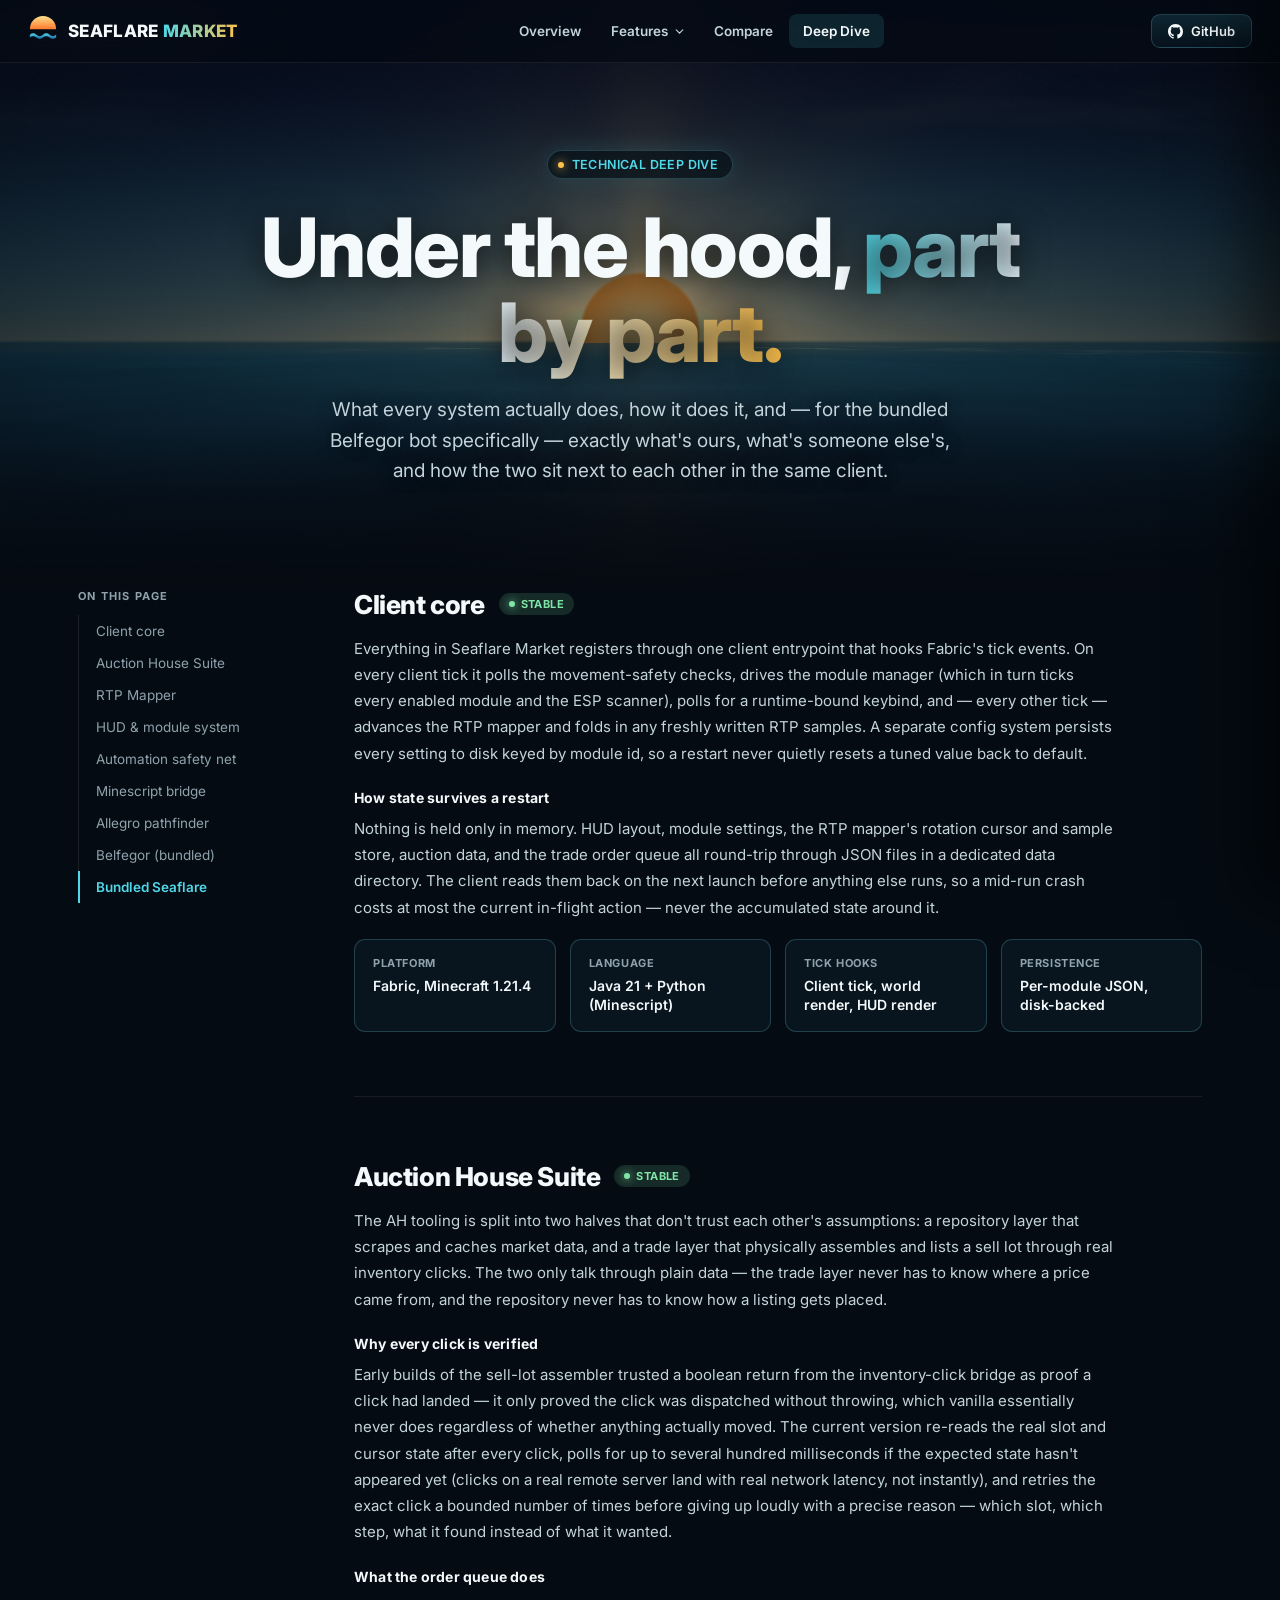
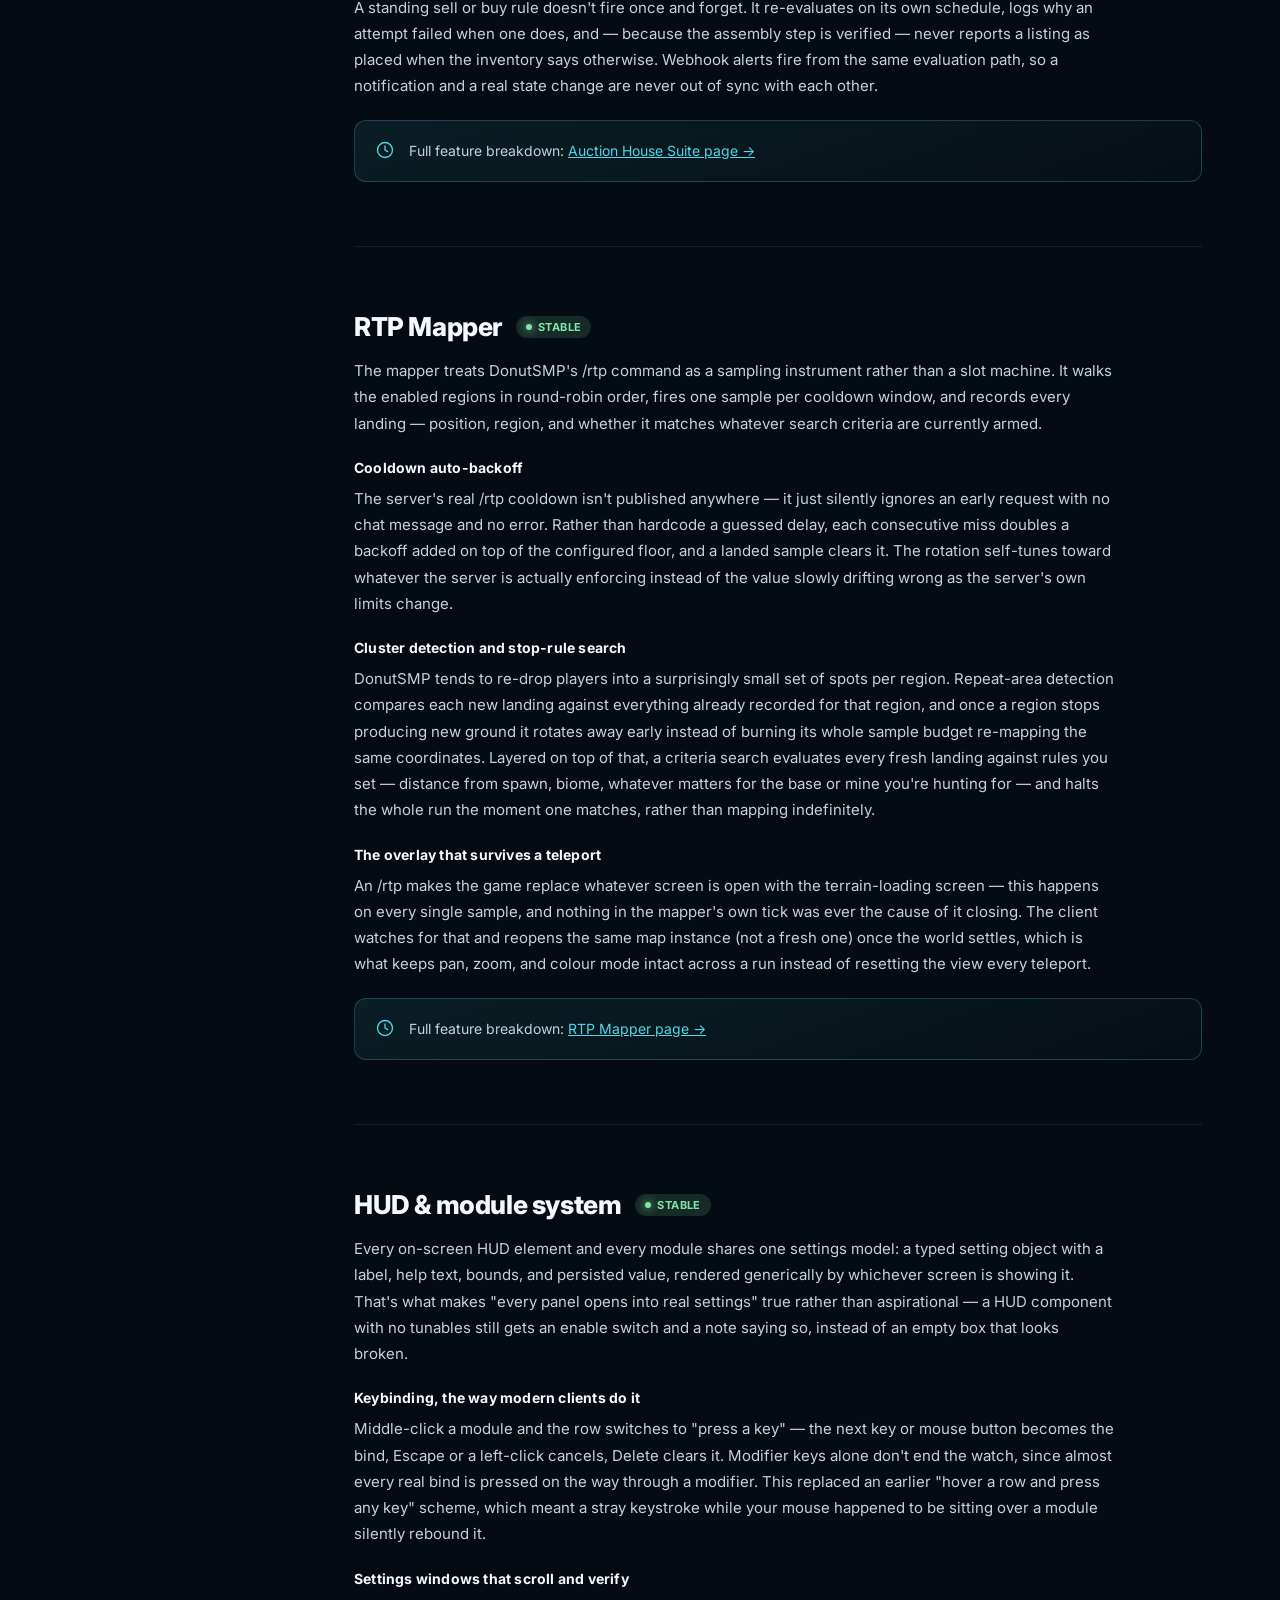
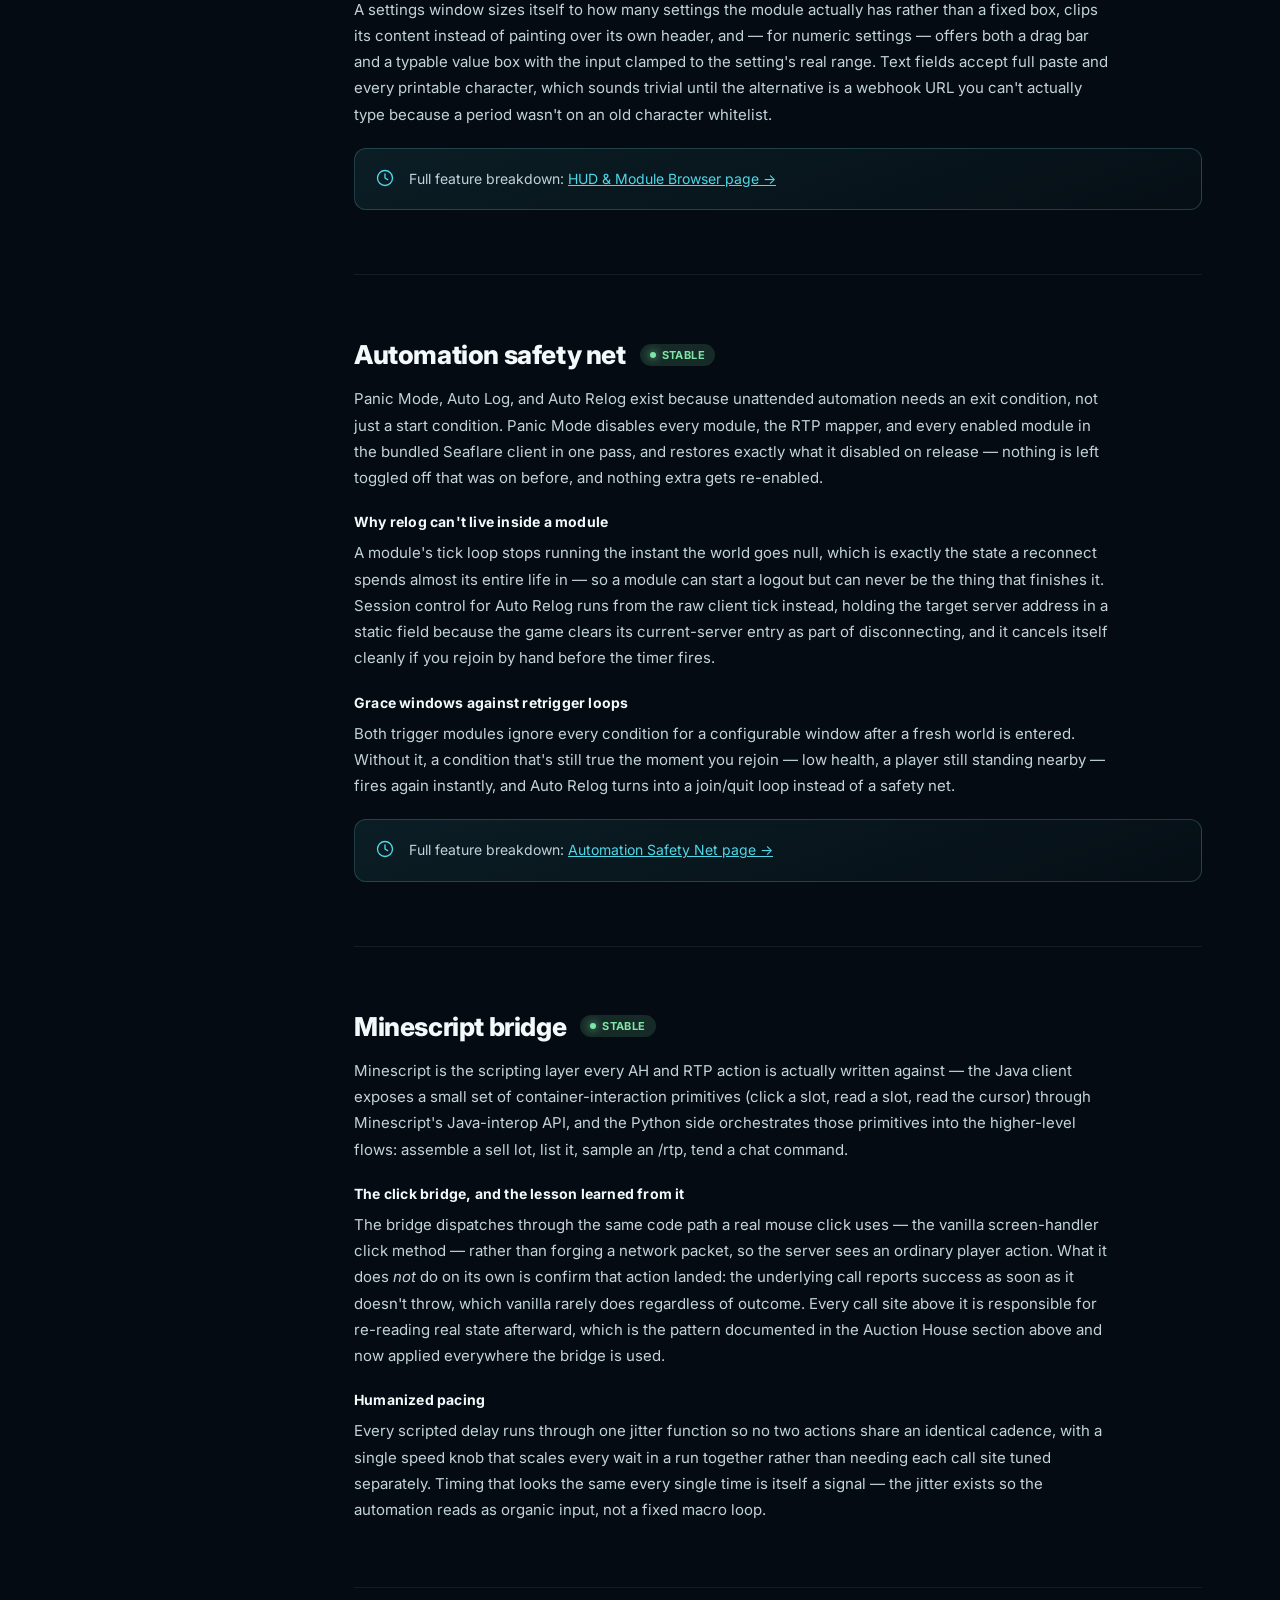
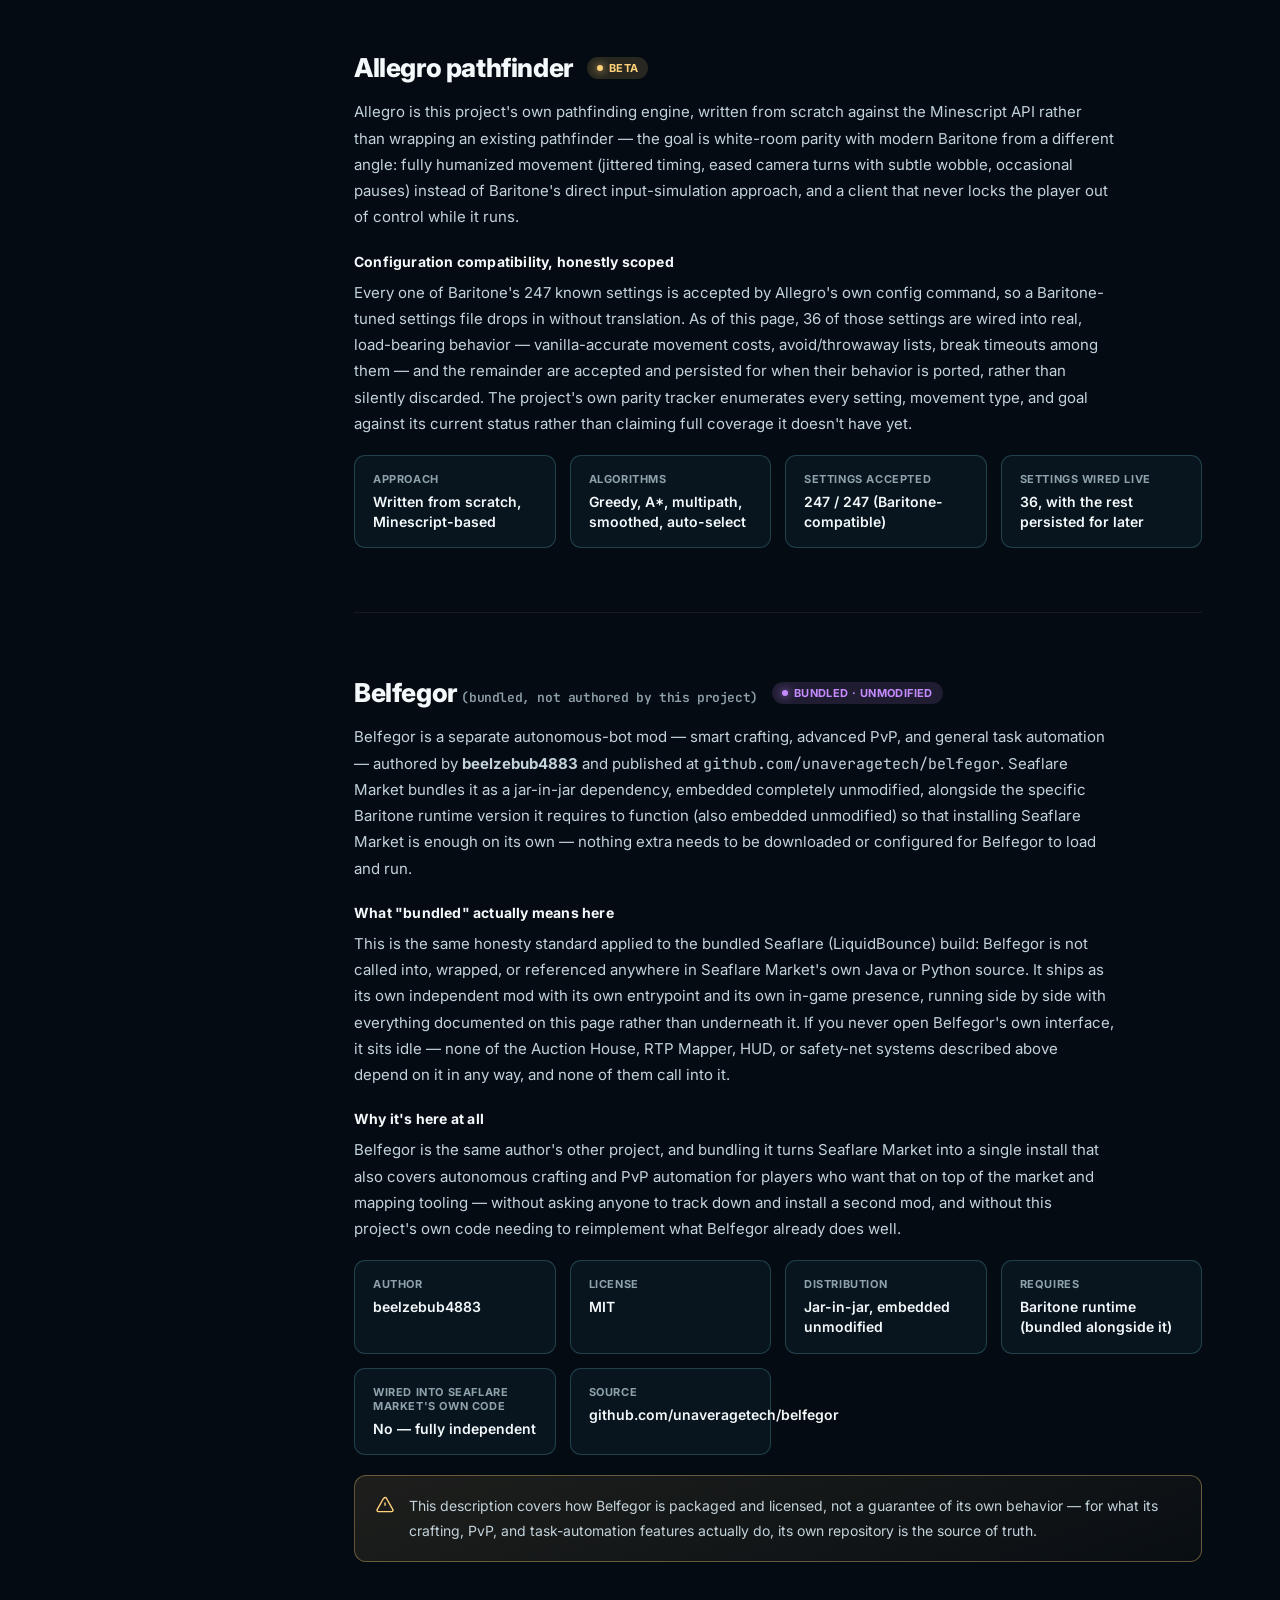
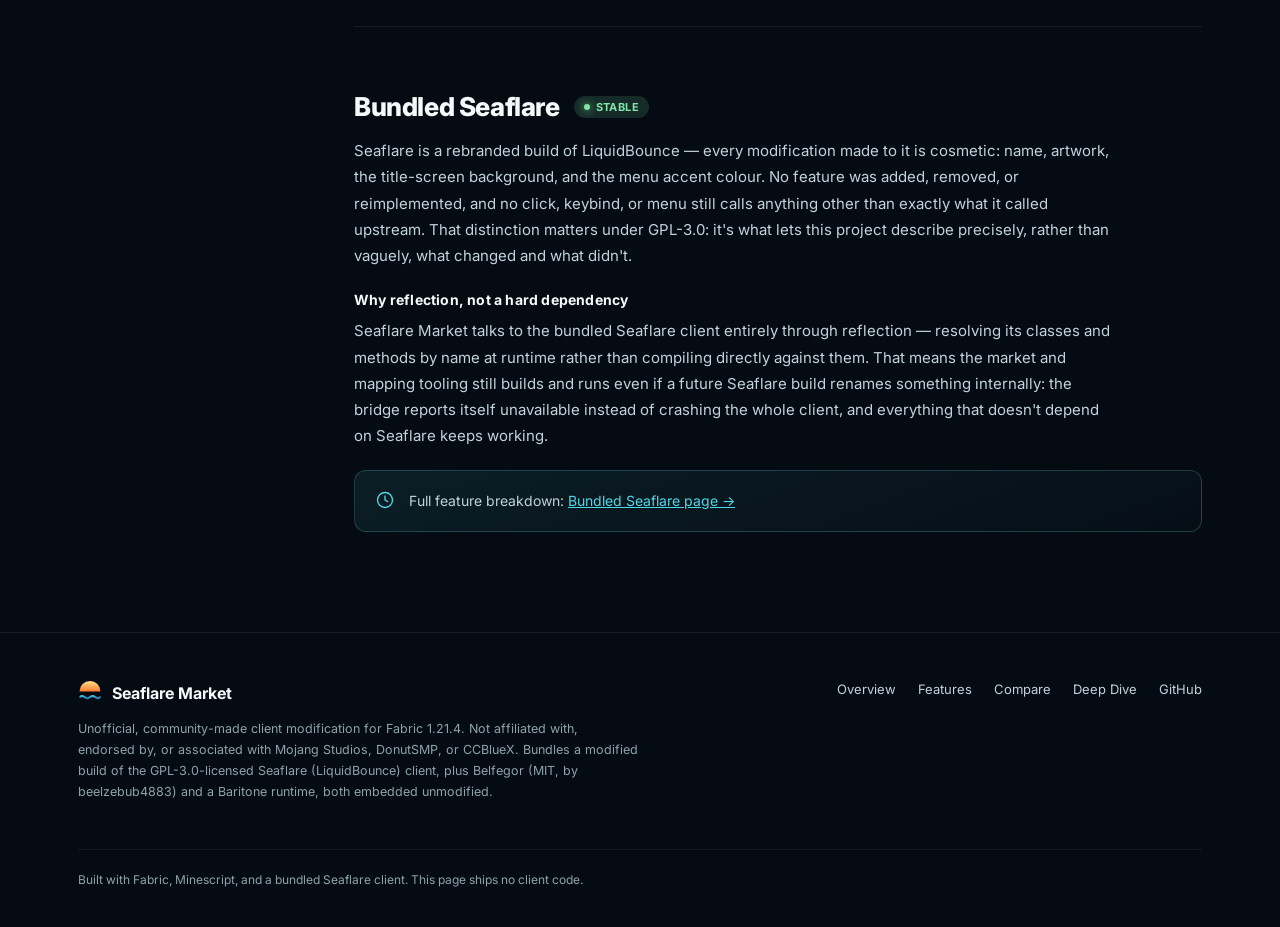
==== beta.html @ 6603083c "Add Seaflare Market marketing site Multi-page site covering the client's feature set: home, a compar" ====
<!doctype html>
<html lang="en">
<head>
<meta charset="utf-8">
<meta name="viewport" content="width=device-width, initial-scale=1">
<title>Deep Dive — Seaflare Market</title>
<meta name="description" content="A technical deep dive into every part of Seaflare Market: the client core, auction house automation, RTP mapper, HUD/module system, safety net, the Minescript bridge, the Allegro pathfinder, bundled Seaflare, and the bundled Belfegor bot.">
<link rel="icon" href="data:image/svg+xml,%3Csvg xmlns='http://www.w3.org/2000/svg' viewBox='0 0 64 64'%3E%3Cdefs%3E%3ClinearGradient id='f' x1='0' y1='0' x2='0' y2='1'%3E%3Cstop offset='0' stop-color='%23FFE08A'/%3E%3Cstop offset='1' stop-color='%23FF7A2F'/%3E%3C/linearGradient%3E%3ClinearGradient id='s' x1='0' y1='0' x2='0' y2='1'%3E%3Cstop offset='0' stop-color='%234FD8E8'/%3E%3Cstop offset='1' stop-color='%231B62A6'/%3E%3C/linearGradient%3E%3C/defs%3E%3Cpath d='M14 8 L23 25 L5 25 Z' fill='url(%23f)'/%3E%3Cpath d='M32 2 L38 22 L26 22 Z' fill='url(%23f)'/%3E%3Cpath d='M50 8 L59 25 L41 25 Z' fill='url(%23f)'/%3E%3Cpath d='M4 28 A28 28 0 0 1 60 28 Z' fill='url(%23f)'/%3E%3Cpath d='M4 40 q7 -6 14 0 q7 6 14 0 q7 -6 14 0 q7 6 14 0 v6 q-7 6 -14 0 q-7 -6 -14 0 q-7 6 -14 0 q-7 -6 -14 0 Z' fill='url(%23s)'/%3E%3C/svg%3E">
<link rel="preconnect" href="https://fonts.googleapis.com">
<link rel="preconnect" href="https://fonts.gstatic.com" crossorigin>
<link href="https://fonts.googleapis.com/css2?family=Inter:wght@400;500;600;700;800&family=JetBrains+Mono:wght@500&display=swap" rel="stylesheet">
<link rel="stylesheet" href="assets/site.css">
</head>
<body>

<canvas id="shader-bg"></canvas>

<header class="nav">
  <a class="brand" href="index.html">
    <svg viewBox="0 0 64 64" xmlns="http://www.w3.org/2000/svg" aria-hidden="true">
      <defs>
        <linearGradient id="nf" x1="0" y1="0" x2="0" y2="1"><stop offset="0" stop-color="#FFE08A"/><stop offset="1" stop-color="#FF7A2F"/></linearGradient>
        <linearGradient id="ns" x1="0" y1="0" x2="0" y2="1"><stop offset="0" stop-color="#4FD8E8"/><stop offset="1" stop-color="#1B62A6"/></linearGradient>
      </defs>
      <path d="M14 8 L23 25 L5 25 Z" fill="url(#nf)"/><path d="M32 2 L38 22 L26 22 Z" fill="url(#nf)"/><path d="M50 8 L59 25 L41 25 Z" fill="url(#nf)"/>
      <path d="M4 28 A28 28 0 0 1 60 28 Z" fill="url(#nf)"/>
      <path d="M4 40 q7 -6 14 0 q7 6 14 0 q7 -6 14 0 q7 6 14 0 v6 q-7 6 -14 0 q-7 -6 -14 0 q-7 6 -14 0 q-7 -6 -14 0 Z" fill="url(#ns)"/>
    </svg>
    <span>SEAFLARE <span class="accent">MARKET</span></span>
  </a>
  <nav class="links">
    <a href="index.html#overview">Overview</a>
    <div class="nav-drop">
      <button type="button">Features <svg viewBox="0 0 24 24" fill="none"><path d="M6 9l6 6 6-6" stroke="currentColor" stroke-width="2" stroke-linecap="round"/></svg></button>
      <div class="nav-drop-panel">
        <a href="feature-auction-house.html"><b>Auction House Suite</b><span>Verified sell automation &amp; arbitrage</span></a>
        <a href="feature-rtp-mapper.html"><b>RTP Mapper</b><span>Region sampling &amp; criteria search</span></a>
        <a href="feature-hud-modules.html"><b>HUD &amp; Module Browser</b><span>Every element, fully configurable</span></a>
        <a href="feature-automation-safety.html"><b>Automation Safety Net</b><span>Panic Mode, Auto Log, Auto Relog</span></a>
        <a href="feature-seaflare.html"><b>Bundled Seaflare</b><span>Combat modules, one ClickGUI</span></a>
      </div>
    </div>
    <a href="compare.html">Compare</a>
    <a href="beta.html" class="active">Deep Dive</a>
  </nav>
  <button class="nav-toggle" aria-label="Open menu">
    <svg viewBox="0 0 24 24" fill="none"><path d="M4 6h16M4 12h16M4 18h16" stroke="currentColor" stroke-width="2" stroke-linecap="round"/></svg>
  </button>
  <a class="gh-btn" href="https://github.com/unaveragetech/Seaflare-client-" target="_blank" rel="noopener">
    <svg viewBox="0 0 16 16" fill="currentColor" aria-hidden="true"><path d="M8 0C3.58 0 0 3.58 0 8c0 3.54 2.29 6.53 5.47 7.59.4.07.55-.17.55-.38 0-.19-.01-.82-.01-1.49-2.01.37-2.53-.49-2.69-.94-.09-.23-.48-.94-.82-1.13-.28-.15-.68-.52-.01-.53.63-.01 1.08.58 1.23.82.72 1.21 1.87.87 2.33.66.07-.52.28-.87.51-1.07-1.78-.2-3.64-.89-3.64-3.95 0-.87.31-1.59.82-2.15-.08-.2-.36-1.02.08-2.12 0 0 .67-.21 2.2.82.64-.18 1.32-.27 2-.27s1.36.09 2 .27c1.53-1.04 2.2-.82 2.2-.82.44 1.1.16 1.92.08 2.12.51.56.82 1.27.82 2.15 0 3.07-1.87 3.75-3.65 3.95.29.25.54.73.54 1.48 0 1.07-.01 1.93-.01 2.2 0 .21.15.46.55.38A8.01 8.01 0 0 0 16 8c0-4.42-3.58-8-8-8Z"/></svg>
    GitHub
  </a>
</header>

<div class="nav-scrim"></div>
<nav class="mobile-nav">
  <a href="index.html">Home</a>
  <div class="m-label">Features</div>
  <a href="feature-auction-house.html">Auction House Suite</a>
  <a href="feature-rtp-mapper.html">RTP Mapper</a>
  <a href="feature-hud-modules.html">HUD &amp; Module Browser</a>
  <a href="feature-automation-safety.html">Automation Safety Net</a>
  <a href="feature-seaflare.html">Bundled Seaflare</a>
  <div class="m-label">More</div>
  <a href="compare.html">Compare</a>
  <a href="beta.html" class="active">Deep Dive / Beta</a>
  <a href="https://github.com/unaveragetech/Seaflare-client-" target="_blank" rel="noopener">GitHub</a>
</nav>

<main>
  <section class="hero page">
    <div class="hero-inner">
      <div class="kicker"><span class="dot"></span> Technical deep dive</div>
      <h1 class="title">Under the hood, <span class="g">part by part.</span></h1>
      <p class="subtitle">What every system actually does, how it does it, and — for the bundled
        Belfegor bot specifically — exactly what's ours, what's someone else's, and how the two
        sit next to each other in the same client.</p>
    </div>
  </section>

  <section style="padding-top:0">
    <div class="wrap">
      <div class="deep-layout">
        <aside class="toc reveal">
          <div class="toc-label">On this page</div>
          <ol>
            <li><a href="#client-core">Client core</a></li>
            <li><a href="#auction-house">Auction House Suite</a></li>
            <li><a href="#rtp-mapper">RTP Mapper</a></li>
            <li><a href="#hud-modules">HUD &amp; module system</a></li>
            <li><a href="#safety-net">Automation safety net</a></li>
            <li><a href="#minescript">Minescript bridge</a></li>
            <li><a href="#allegro">Allegro pathfinder</a></li>
            <li><a href="#belfegor">Belfegor (bundled)</a></li>
            <li><a href="#seaflare-bundle">Bundled Seaflare</a></li>
          </ol>
        </aside>

        <div>
          <!-- ================================================= CLIENT CORE -->
          <div class="deep-section" id="client-core">
            <div class="deep-head">
              <h2 class="h3" style="margin:0">Client core</h2>
              <span class="status status-stable">Stable</span>
            </div>
            <p>Everything in Seaflare Market registers through one client entrypoint that hooks Fabric's
              tick events. On every client tick it polls the movement-safety checks, drives the module
              manager (which in turn ticks every enabled module and the ESP scanner), polls for a
              runtime-bound keybind, and — every other tick — advances the RTP mapper and folds in any
              freshly written RTP samples. A separate config system persists every setting to disk keyed
              by module id, so a restart never quietly resets a tuned value back to default.</p>
            <h4>How state survives a restart</h4>
            <p>Nothing is held only in memory. HUD layout, module settings, the RTP mapper's rotation
              cursor and sample store, auction data, and the trade order queue all round-trip through
              JSON files in a dedicated data directory. The client reads them back on the next launch
              before anything else runs, so a mid-run crash costs at most the current in-flight action —
              never the accumulated state around it.</p>
            <div class="spec-grid">
              <div class="spec"><div class="k">Platform</div><div class="v">Fabric, Minecraft 1.21.4</div></div>
              <div class="spec"><div class="k">Language</div><div class="v">Java 21 + Python (Minescript)</div></div>
              <div class="spec"><div class="k">Tick hooks</div><div class="v">Client tick, world render, HUD render</div></div>
              <div class="spec"><div class="k">Persistence</div><div class="v">Per-module JSON, disk-backed</div></div>
            </div>
          </div>

          <!-- ============================================== AUCTION HOUSE -->
          <div class="deep-section" id="auction-house">
            <div class="deep-head">
              <h2 class="h3" style="margin:0">Auction House Suite</h2>
              <span class="status status-stable">Stable</span>
            </div>
            <p>The AH tooling is split into two halves that don't trust each other's assumptions: a
              repository layer that scrapes and caches market data, and a trade layer that physically
              assembles and lists a sell lot through real inventory clicks. The two only talk through
              plain data — the trade layer never has to know where a price came from, and the repository
              never has to know how a listing gets placed.</p>
            <h4>Why every click is verified</h4>
            <p>Early builds of the sell-lot assembler trusted a boolean return from the inventory-click
              bridge as proof a click had landed — it only proved the click was dispatched without
              throwing, which vanilla essentially never does regardless of whether anything actually
              moved. The current version re-reads the real slot and cursor state after every click, polls
              for up to several hundred milliseconds if the expected state hasn't appeared yet (clicks on
              a real remote server land with real network latency, not instantly), and retries the exact
              click a bounded number of times before giving up loudly with a precise reason — which slot,
              which step, what it found instead of what it wanted.</p>
            <h4>What the order queue does</h4>
            <p>A standing sell or buy rule doesn't fire once and forget. It re-evaluates on its own
              schedule, logs why an attempt failed when one does, and — because the assembly step is
              verified — never reports a listing as placed when the inventory says otherwise. Webhook
              alerts fire from the same evaluation path, so a notification and a real state change are
              never out of sync with each other.</p>
            <div class="callout-box">
              <svg viewBox="0 0 24 24" fill="none"><circle cx="12" cy="12" r="9" stroke="currentColor" stroke-width="1.6"/><path d="M12 7v5l3.2 2" stroke="currentColor" stroke-width="1.6" stroke-linecap="round"/></svg>
              <p>Full feature breakdown: <a href="feature-auction-house.html" style="color:var(--sea-light)">Auction House Suite page →</a></p>
            </div>
          </div>

          <!-- ================================================ RTP MAPPER -->
          <div class="deep-section" id="rtp-mapper">
            <div class="deep-head">
              <h2 class="h3" style="margin:0">RTP Mapper</h2>
              <span class="status status-stable">Stable</span>
            </div>
            <p>The mapper treats DonutSMP's /rtp command as a sampling instrument rather than a slot
              machine. It walks the enabled regions in round-robin order, fires one sample per cooldown
              window, and records every landing — position, region, and whether it matches whatever
              search criteria are currently armed.</p>
            <h4>Cooldown auto-backoff</h4>
            <p>The server's real /rtp cooldown isn't published anywhere — it just silently ignores an
              early request with no chat message and no error. Rather than hardcode a guessed delay, each
              consecutive miss doubles a backoff added on top of the configured floor, and a landed sample
              clears it. The rotation self-tunes toward whatever the server is actually enforcing instead
              of the value slowly drifting wrong as the server's own limits change.</p>
            <h4>Cluster detection and stop-rule search</h4>
            <p>DonutSMP tends to re-drop players into a surprisingly small set of spots per region.
              Repeat-area detection compares each new landing against everything already recorded for
              that region, and once a region stops producing new ground it rotates away early instead of
              burning its whole sample budget re-mapping the same coordinates. Layered on top of that,
              a criteria search evaluates every fresh landing against rules you set — distance from
              spawn, biome, whatever matters for the base or mine you're hunting for — and halts the
              whole run the moment one matches, rather than mapping indefinitely.</p>
            <h4>The overlay that survives a teleport</h4>
            <p>An /rtp makes the game replace whatever screen is open with the terrain-loading screen —
              this happens on every single sample, and nothing in the mapper's own tick was ever the
              cause of it closing. The client watches for that and reopens the same map instance
              (not a fresh one) once the world settles, which is what keeps pan, zoom, and colour mode
              intact across a run instead of resetting the view every teleport.</p>
            <div class="callout-box">
              <svg viewBox="0 0 24 24" fill="none"><circle cx="12" cy="12" r="9" stroke="currentColor" stroke-width="1.6"/><path d="M12 7v5l3.2 2" stroke="currentColor" stroke-width="1.6" stroke-linecap="round"/></svg>
              <p>Full feature breakdown: <a href="feature-rtp-mapper.html" style="color:var(--sea-light)">RTP Mapper page →</a></p>
            </div>
          </div>

          <!-- ============================================= HUD & MODULES -->
          <div class="deep-section" id="hud-modules">
            <div class="deep-head">
              <h2 class="h3" style="margin:0">HUD &amp; module system</h2>
              <span class="status status-stable">Stable</span>
            </div>
            <p>Every on-screen HUD element and every module shares one settings model: a typed setting
              object with a label, help text, bounds, and persisted value, rendered generically by
              whichever screen is showing it. That's what makes "every panel opens into real settings"
              true rather than aspirational — a HUD component with no tunables still gets an enable
              switch and a note saying so, instead of an empty box that looks broken.</p>
            <h4>Keybinding, the way modern clients do it</h4>
            <p>Middle-click a module and the row switches to "press a key" — the next key or mouse button
              becomes the bind, Escape or a left-click cancels, Delete clears it. Modifier keys alone
              don't end the watch, since almost every real bind is pressed on the way through a modifier.
              This replaced an earlier "hover a row and press any key" scheme, which meant a stray
              keystroke while your mouse happened to be sitting over a module silently rebound it.</p>
            <h4>Settings windows that scroll and verify</h4>
            <p>A settings window sizes itself to how many settings the module actually has rather than a
              fixed box, clips its content instead of painting over its own header, and — for numeric
              settings — offers both a drag bar and a typable value box with the input clamped to the
              setting's real range. Text fields accept full paste and every printable character, which
              sounds trivial until the alternative is a webhook URL you can't actually type because a
              period wasn't on an old character whitelist.</p>
            <div class="callout-box">
              <svg viewBox="0 0 24 24" fill="none"><circle cx="12" cy="12" r="9" stroke="currentColor" stroke-width="1.6"/><path d="M12 7v5l3.2 2" stroke="currentColor" stroke-width="1.6" stroke-linecap="round"/></svg>
              <p>Full feature breakdown: <a href="feature-hud-modules.html" style="color:var(--sea-light)">HUD &amp; Module Browser page →</a></p>
            </div>
          </div>

          <!-- ================================================ SAFETY NET -->
          <div class="deep-section" id="safety-net">
            <div class="deep-head">
              <h2 class="h3" style="margin:0">Automation safety net</h2>
              <span class="status status-stable">Stable</span>
            </div>
            <p>Panic Mode, Auto Log, and Auto Relog exist because unattended automation needs an exit
              condition, not just a start condition. Panic Mode disables every module, the RTP mapper,
              and every enabled module in the bundled Seaflare client in one pass, and restores exactly
              what it disabled on release — nothing is left toggled off that was on before, and nothing
              extra gets re-enabled.</p>
            <h4>Why relog can't live inside a module</h4>
            <p>A module's tick loop stops running the instant the world goes null, which is exactly the
              state a reconnect spends almost its entire life in — so a module can start a logout but can
              never be the thing that finishes it. Session control for Auto Relog runs from the raw
              client tick instead, holding the target server address in a static field because the game
              clears its current-server entry as part of disconnecting, and it cancels itself cleanly if
              you rejoin by hand before the timer fires.</p>
            <h4>Grace windows against retrigger loops</h4>
            <p>Both trigger modules ignore every condition for a configurable window after a fresh world
              is entered. Without it, a condition that's still true the moment you rejoin — low health,
              a player still standing nearby — fires again instantly, and Auto Relog turns into a
              join/quit loop instead of a safety net.</p>
            <div class="callout-box">
              <svg viewBox="0 0 24 24" fill="none"><circle cx="12" cy="12" r="9" stroke="currentColor" stroke-width="1.6"/><path d="M12 7v5l3.2 2" stroke="currentColor" stroke-width="1.6" stroke-linecap="round"/></svg>
              <p>Full feature breakdown: <a href="feature-automation-safety.html" style="color:var(--sea-light)">Automation Safety Net page →</a></p>
            </div>
          </div>

          <!-- ================================================ MINESCRIPT -->
          <div class="deep-section" id="minescript">
            <div class="deep-head">
              <h2 class="h3" style="margin:0">Minescript bridge</h2>
              <span class="status status-stable">Stable</span>
            </div>
            <p>Minescript is the scripting layer every AH and RTP action is actually written against —
              the Java client exposes a small set of container-interaction primitives (click a slot,
              read a slot, read the cursor) through Minescript's Java-interop API, and the Python side
              orchestrates those primitives into the higher-level flows: assemble a sell lot, list it,
              sample an /rtp, tend a chat command.</p>
            <h4>The click bridge, and the lesson learned from it</h4>
            <p>The bridge dispatches through the same code path a real mouse click uses — the vanilla
              screen-handler click method — rather than forging a network packet, so the server sees an
              ordinary player action. What it does <em>not</em> do on its own is confirm that action
              landed: the underlying call reports success as soon as it doesn't throw, which vanilla
              rarely does regardless of outcome. Every call site above it is responsible for re-reading
              real state afterward, which is the pattern documented in the Auction House section above
              and now applied everywhere the bridge is used.</p>
            <h4>Humanized pacing</h4>
            <p>Every scripted delay runs through one jitter function so no two actions share an identical
              cadence, with a single speed knob that scales every wait in a run together rather than
              needing each call site tuned separately. Timing that looks the same every single time is
              itself a signal — the jitter exists so the automation reads as organic input, not a fixed
              macro loop.</p>
          </div>

          <!-- ================================================== ALLEGRO -->
          <div class="deep-section" id="allegro">
            <div class="deep-head">
              <h2 class="h3" style="margin:0">Allegro pathfinder</h2>
              <span class="status status-beta">Beta</span>
            </div>
            <p>Allegro is this project's own pathfinding engine, written from scratch against the
              Minescript API rather than wrapping an existing pathfinder — the goal is white-room parity
              with modern Baritone from a different angle: fully humanized movement (jittered timing,
              eased camera turns with subtle wobble, occasional pauses) instead of Baritone's direct
              input-simulation approach, and a client that never locks the player out of control while
              it runs.</p>
            <h4>Configuration compatibility, honestly scoped</h4>
            <p>Every one of Baritone's 247 known settings is accepted by Allegro's own config command,
              so a Baritone-tuned settings file drops in without translation. As of this page, 36 of
              those settings are wired into real, load-bearing behavior — vanilla-accurate movement
              costs, avoid/throwaway lists, break timeouts among them — and the remainder are accepted
              and persisted for when their behavior is ported, rather than silently discarded. The
              project's own parity tracker enumerates every setting, movement type, and goal against its
              current status rather than claiming full coverage it doesn't have yet.</p>
            <div class="spec-grid">
              <div class="spec"><div class="k">Approach</div><div class="v">Written from scratch, Minescript-based</div></div>
              <div class="spec"><div class="k">Algorithms</div><div class="v">Greedy, A*, multipath, smoothed, auto-select</div></div>
              <div class="spec"><div class="k">Settings accepted</div><div class="v">247 / 247 (Baritone-compatible)</div></div>
              <div class="spec"><div class="k">Settings wired live</div><div class="v">36, with the rest persisted for later</div></div>
            </div>
          </div>

          <!-- ================================================== BELFEGOR -->
          <div class="deep-section" id="belfegor">
            <div class="deep-head">
              <h2 class="h3" style="margin:0">Belfegor <span class="mono" style="font-size:13px;color:var(--text-mid);font-weight:600">(bundled, not authored by this project)</span></h2>
              <span class="status status-bundled">Bundled · Unmodified</span>
            </div>
            <p>Belfegor is a separate autonomous-bot mod — smart crafting, advanced PvP, and general task
              automation — authored by <b>beelzebub4883</b> and published at
              <span class="mono">github.com/unaveragetech/belfegor</span>. Seaflare Market bundles it
              as a jar-in-jar dependency, embedded completely unmodified, alongside the specific Baritone
              runtime version it requires to function (also embedded unmodified) so that installing
              Seaflare Market is enough on its own — nothing extra needs to be downloaded or configured
              for Belfegor to load and run.</p>
            <h4>What "bundled" actually means here</h4>
            <p>This is the same honesty standard applied to the bundled Seaflare (LiquidBounce) build:
              Belfegor is not called into, wrapped, or referenced anywhere in Seaflare Market's own Java
              or Python source. It ships as its own independent mod with its own entrypoint and its own
              in-game presence, running side by side with everything documented on this page rather than
              underneath it. If you never open Belfegor's own interface, it sits idle — none of the
              Auction House, RTP Mapper, HUD, or safety-net systems described above depend on it in any
              way, and none of them call into it.</p>
            <h4>Why it's here at all</h4>
            <p>Belfegor is the same author's other project, and bundling it turns Seaflare Market into a
              single install that also covers autonomous crafting and PvP automation for players who want
              that on top of the market and mapping tooling — without asking anyone to track down and
              install a second mod, and without this project's own code needing to reimplement what
              Belfegor already does well.</p>
            <div class="spec-grid">
              <div class="spec"><div class="k">Author</div><div class="v">beelzebub4883</div></div>
              <div class="spec"><div class="k">License</div><div class="v">MIT</div></div>
              <div class="spec"><div class="k">Distribution</div><div class="v">Jar-in-jar, embedded unmodified</div></div>
              <div class="spec"><div class="k">Requires</div><div class="v">Baritone runtime (bundled alongside it)</div></div>
              <div class="spec"><div class="k">Wired into Seaflare Market's own code</div><div class="v">No — fully independent</div></div>
              <div class="spec"><div class="k">Source</div><div class="v">github.com/unaveragetech/belfegor</div></div>
            </div>
            <div class="callout-box warn">
              <svg viewBox="0 0 24 24" fill="none"><path d="M12 9v4M12 17h.01M10.3 3.9L2.6 17.5a1.6 1.6 0 0 0 1.4 2.4h16a1.6 1.6 0 0 0 1.4-2.4L13.7 3.9a1.6 1.6 0 0 0-2.8 0Z" stroke="currentColor" stroke-width="1.7" stroke-linejoin="round"/></svg>
              <p>This description covers how Belfegor is packaged and licensed, not a guarantee of its
                own behavior — for what its crafting, PvP, and task-automation features actually do,
                its own repository is the source of truth.</p>
            </div>
          </div>

          <!-- ============================================== SEAFLARE BUNDLE -->
          <div class="deep-section" id="seaflare-bundle">
            <div class="deep-head">
              <h2 class="h3" style="margin:0">Bundled Seaflare</h2>
              <span class="status status-stable">Stable</span>
            </div>
            <p>Seaflare is a rebranded build of LiquidBounce — every modification made to it is cosmetic:
              name, artwork, the title-screen background, and the menu accent colour. No feature was
              added, removed, or reimplemented, and no click, keybind, or menu still calls anything other
              than exactly what it called upstream. That distinction matters under GPL-3.0: it's what
              lets this project describe precisely, rather than vaguely, what changed and what didn't.</p>
            <h4>Why reflection, not a hard dependency</h4>
            <p>Seaflare Market talks to the bundled Seaflare client entirely through reflection — resolving
              its classes and methods by name at runtime rather than compiling directly against them.
              That means the market and mapping tooling still builds and runs even if a future Seaflare
              build renames something internally: the bridge reports itself unavailable instead of
              crashing the whole client, and everything that doesn't depend on Seaflare keeps working.</p>
            <div class="callout-box">
              <svg viewBox="0 0 24 24" fill="none"><circle cx="12" cy="12" r="9" stroke="currentColor" stroke-width="1.6"/><path d="M12 7v5l3.2 2" stroke="currentColor" stroke-width="1.6" stroke-linecap="round"/></svg>
              <p>Full feature breakdown: <a href="feature-seaflare.html" style="color:var(--sea-light)">Bundled Seaflare page →</a></p>
            </div>
          </div>

        </div>
      </div>
    </div>
  </section>
</main>

<footer>
  <div class="wrap">
    <div class="foot-grid">
      <div>
        <div class="foot-brand">
          <svg viewBox="0 0 64 64" xmlns="http://www.w3.org/2000/svg" aria-hidden="true">
            <defs>
              <linearGradient id="ff" x1="0" y1="0" x2="0" y2="1"><stop offset="0" stop-color="#FFE08A"/><stop offset="1" stop-color="#FF7A2F"/></linearGradient>
              <linearGradient id="fs" x1="0" y1="0" x2="0" y2="1"><stop offset="0" stop-color="#4FD8E8"/><stop offset="1" stop-color="#1B62A6"/></linearGradient>
            </defs>
            <path d="M14 8 L23 25 L5 25 Z" fill="url(#ff)"/><path d="M32 2 L38 22 L26 22 Z" fill="url(#ff)"/><path d="M50 8 L59 25 L41 25 Z" fill="url(#ff)"/>
            <path d="M4 28 A28 28 0 0 1 60 28 Z" fill="url(#ff)"/>
            <path d="M4 40 q7 -6 14 0 q7 6 14 0 q7 -6 14 0 q7 6 14 0 v6 q-7 6 -14 0 q-7 -6 -14 0 q-7 6 -14 0 q-7 -6 -14 0 Z" fill="url(#fs)"/>
          </svg>
          <span>Seaflare Market</span>
        </div>
        <p class="disclaimer">
          Unofficial, community-made client modification for Fabric 1.21.4. Not affiliated with, endorsed by,
          or associated with Mojang Studios, DonutSMP, or CCBlueX. Bundles a modified build of the
          GPL-3.0-licensed Seaflare (LiquidBounce) client, plus Belfegor (MIT, by beelzebub4883) and a
          Baritone runtime, both embedded unmodified.
        </p>
      </div>
      <div class="foot-links">
        <a href="index.html#overview">Overview</a>
        <a href="index.html#features">Features</a>
        <a href="compare.html">Compare</a>
        <a href="beta.html">Deep Dive</a>
        <a href="https://github.com/unaveragetech/Seaflare-client-" target="_blank" rel="noopener">GitHub</a>
      </div>
    </div>
    <div class="foot-bottom">Built with Fabric, Minescript, and a bundled Seaflare client. This page ships no client code.</div>
  </div>
</footer>

<script src="assets/site.js"></script>
</body>
</html>
---- assets/site.css ----
/* Seaflare Market site — shared styles across every page. */
:root{
  --sea-light:#4FD8E8;
  --sea:#2E9FC6;
  --sea-deep:#12557F;
  --flare:#FF8A3D;
  --flare-hot:#FFC24A;
  --bg:#050b12;
  --panel:rgba(11,25,36,.72);
  --panel-solid:#0c1c28;
  --border:rgba(120,216,232,.22);
  --text:#f4f9fb;
  --text-dim:#c3d3db;
  --text-mid:#8fa2ac;
  --good:#7fe6a8;
  --bad:#ff9d9d;
  --warn:#ffd27a;
  --radius:14px;
}
/* Contrast pass: --text-dim moved from #9fb3bd to #c3d3db (~9:1 -> ~12.5:1 on
   --bg) and every one-off dim color that tested under WCAG AA (4.5:1) for
   body text - old footer disclaimer (#5f7580 ~4.1:1) and footer bottom line
   (#516069 ~3.0:1) - was replaced with tokens that clear it with margin. */
*{box-sizing:border-box}
html{scroll-behavior:smooth}
body{
  margin:0;
  background:var(--bg);
  color:var(--text);
  font-family:"Inter",system-ui,-apple-system,Segoe UI,Roboto,sans-serif;
  -webkit-font-smoothing:antialiased;
  overflow-x:hidden;
}
::selection{background:rgba(255,138,61,.35);color:#fff}
::-webkit-scrollbar{width:11px}
::-webkit-scrollbar-track{background:#050b12}
::-webkit-scrollbar-thumb{background:linear-gradient(var(--sea),var(--flare));border-radius:8px;border:2px solid #050b12}

a{color:inherit}
.wrap{max-width:1180px;margin:0 auto;padding:0 28px}
.mono{font-family:"JetBrains Mono",monospace}

/* ------------------------------------------------------------------ nav */
header.nav{
  position:fixed;top:0;left:0;right:0;z-index:40;
  display:flex;align-items:center;justify-content:space-between;
  padding:14px 28px;
  background:rgba(5,11,18,.72);
  backdrop-filter:blur(14px);
  -webkit-backdrop-filter:blur(14px);
  border-bottom:1px solid rgba(255,255,255,.07);
}
.brand{display:flex;align-items:center;gap:10px;text-decoration:none}
.brand svg{width:30px;height:30px;flex:none}
.brand span{font-weight:800;font-size:17px;letter-spacing:.3px}
.brand .accent{background:linear-gradient(90deg,var(--sea-light),var(--flare-hot));-webkit-background-clip:text;background-clip:text;color:transparent}
nav.links{display:flex;gap:2px;align-items:center}
nav.links > a{
  font-size:13.5px;font-weight:600;color:var(--text-dim);text-decoration:none;
  padding:9px 14px;border-radius:8px;transition:color .2s ease, background .2s ease;
}
nav.links > a:hover{color:var(--text);background:rgba(255,255,255,.07)}
nav.links > a.active{color:var(--text);background:rgba(79,216,232,.12)}

/* Features dropdown: hover on desktop, tap/focus works via :focus-within. */
.nav-drop{position:relative}
.nav-drop > button{
  font:inherit;font-size:13.5px;font-weight:600;color:var(--text-dim);
  background:none;border:none;cursor:pointer;
  padding:9px 12px 9px 14px;border-radius:8px;
  display:flex;align-items:center;gap:5px;
  transition:color .2s ease, background .2s ease;
}
.nav-drop > button svg{width:13px;height:13px;transition:transform .2s ease}
.nav-drop:hover > button,.nav-drop:focus-within > button{color:var(--text);background:rgba(255,255,255,.07)}
.nav-drop:hover > button svg,.nav-drop:focus-within > button svg{transform:rotate(180deg)}
.nav-drop-panel{
  position:absolute;top:calc(100% + 10px);left:50%;transform:translateX(-50%);
  width:300px;padding:10px;border-radius:12px;
  background:rgba(8,17,26,.97);
  border:1px solid var(--border);
  box-shadow:0 20px 44px rgba(0,0,0,.5);
  opacity:0;visibility:hidden;transform:translateX(-50%) translateY(6px);
  transition:opacity .18s ease, transform .18s ease, visibility .18s ease;
}
.nav-drop:hover .nav-drop-panel,.nav-drop:focus-within .nav-drop-panel{
  opacity:1;visibility:visible;transform:translateX(-50%) translateY(0);
}
.nav-drop-panel a{
  display:block;padding:10px 12px;border-radius:8px;text-decoration:none;
  transition:background .15s ease;
}
.nav-drop-panel a:hover{background:rgba(255,255,255,.06)}
.nav-drop-panel a b{display:block;font-size:13.5px;font-weight:700;color:var(--text)}
.nav-drop-panel a span{display:block;font-size:11.8px;color:var(--text-mid);margin-top:2px}

.gh-btn{
  display:flex;align-items:center;gap:8px;
  padding:8px 16px;border-radius:9px;
  border:1px solid var(--border);
  background:linear-gradient(180deg,rgba(79,216,232,.14),rgba(79,216,232,.04));
  font-size:13px;font-weight:600;text-decoration:none;color:var(--text);
  transition:border-color .2s ease, transform .2s ease;
}
.gh-btn:hover{border-color:rgba(255,194,74,.55);transform:translateY(-1px)}
.gh-btn svg{width:15px;height:15px}

.nav-toggle{
  display:none;width:38px;height:38px;border-radius:9px;
  border:1px solid var(--border);background:rgba(10,20,30,.55);
  align-items:center;justify-content:center;cursor:pointer;flex:none;
}
.nav-toggle svg{width:18px;height:18px;color:var(--text)}
@media (max-width:900px){
  nav.links{display:none}
  .nav-toggle{display:flex}
}
.mobile-nav{
  position:fixed;top:0;right:0;bottom:0;z-index:50;width:min(320px,86vw);
  background:#081420;border-left:1px solid var(--border);
  padding:90px 22px 30px;overflow-y:auto;
  transform:translateX(100%);transition:transform .28s ease;
  box-shadow:-30px 0 60px rgba(0,0,0,.5);
}
.mobile-nav.open{transform:translateX(0)}
.mobile-nav a{
  display:block;padding:13px 4px;font-size:15px;font-weight:600;color:var(--text-dim);
  text-decoration:none;border-bottom:1px solid rgba(255,255,255,.06);
}
.mobile-nav a.active{color:var(--sea-light)}
.mobile-nav .m-label{
  font-size:11px;font-weight:700;letter-spacing:1px;text-transform:uppercase;
  color:var(--text-mid);margin:22px 0 4px;
}
.mobile-nav .m-label:first-child{margin-top:0}
.nav-scrim{
  position:fixed;inset:0;z-index:45;background:rgba(0,0,0,.5);
  opacity:0;visibility:hidden;transition:opacity .28s ease, visibility .28s ease;
}
.nav-scrim.open{opacity:1;visibility:visible}

/* --------------------------------------------------------------- hero */
.hero{
  position:relative;
  min-height:100vh;
  display:flex;flex-direction:column;align-items:center;justify-content:center;
  text-align:center;
  overflow:hidden;
  padding:120px 24px 80px;
}
/* Shorter variant for every page besides the homepage - same shader, same
   brand, without eating the whole viewport on content-dense pages. */
.hero.page{min-height:44vh;padding:150px 24px 64px}
#shader-bg{
  position:absolute;inset:0;width:100%;height:100%;
  display:block;z-index:0;
}
.hero::after{
  content:"";position:absolute;inset:0;z-index:1;pointer-events:none;
  background:linear-gradient(to bottom, rgba(5,11,18,0) 45%, rgba(5,11,18,.55) 82%, var(--bg) 100%);
}
.hero.page::after{
  background:linear-gradient(to bottom, rgba(5,11,18,.15) 0%, rgba(5,11,18,.6) 70%, var(--bg) 100%);
}
.hero-inner{position:relative;z-index:2;max-width:820px}

.kicker{
  display:inline-flex;align-items:center;gap:8px;
  padding:6px 14px 6px 10px;border-radius:999px;
  background:rgba(6,16,24,.7);
  border:1px solid var(--border);
  font-size:12.5px;font-weight:600;color:var(--sea-light);
  letter-spacing:.4px;text-transform:uppercase;
  margin-bottom:26px;
  box-shadow:0 0 24px rgba(79,216,232,.12);
}
.kicker .dot{width:6px;height:6px;border-radius:50%;background:var(--flare-hot);box-shadow:0 0 10px var(--flare-hot);animation:pulse 2s ease-in-out infinite}
@keyframes pulse{0%,100%{opacity:1}50%{opacity:.35}}

h1.title{
  font-size:clamp(38px,6.4vw,84px);
  line-height:1.04;
  font-weight:800;
  letter-spacing:-1.5px;
  margin:0 0 20px;
  text-shadow:0 2px 30px rgba(0,0,0,.7);
}
h1.title .g{
  background:linear-gradient(90deg,var(--sea-light) 0%, #eaf7ff 35%, var(--flare-hot) 100%);
  -webkit-background-clip:text;background-clip:text;color:transparent;
}
p.subtitle{
  font-size:clamp(16px,2vw,19px);
  color:var(--text-dim);
  max-width:640px;margin:0 auto 38px;
  line-height:1.6;
  text-shadow:0 1px 16px rgba(0,0,0,.6);
}
.hero-ctas{display:flex;gap:14px;justify-content:center;flex-wrap:wrap;margin-bottom:56px}
.btn{
  display:inline-flex;align-items:center;gap:9px;
  padding:13px 26px;border-radius:11px;
  font-size:14.5px;font-weight:700;text-decoration:none;
  transition:transform .2s ease, box-shadow .2s ease, filter .2s ease;
}
.btn-primary{
  color:#08141c;
  background:linear-gradient(90deg,var(--sea-light),var(--flare-hot));
  box-shadow:0 10px 30px rgba(255,138,61,.25);
}
.btn-primary:hover{transform:translateY(-2px);filter:brightness(1.06)}
.btn-ghost{
  color:var(--text);
  background:rgba(10,20,30,.55);
  border:1px solid var(--border);
}
.btn-ghost:hover{transform:translateY(-2px);border-color:rgba(255,194,74,.45)}

/* callout: hand-drawn arrow pointing at the DonutSMP focus badge */
.callout{
  position:relative;
  display:inline-flex;align-items:center;gap:10px;
  padding:10px 18px 10px 14px;
  border-radius:999px;
  background:linear-gradient(180deg, rgba(255,194,74,.18), rgba(255,138,61,.06));
  border:1px solid rgba(255,194,74,.45);
  box-shadow:0 0 30px rgba(255,138,61,.18), inset 0 0 0 1px rgba(255,255,255,.03);
}
.callout img,.callout svg.badge-icon{width:20px;height:20px;flex:none}
.callout .label{font-size:13.5px;font-weight:700;color:#ffedd2}
.callout .label b{color:#fff}
.callout-arrow{
  position:absolute;width:150px;height:90px;left:calc(100% - 6px);top:-58px;
  pointer-events:none;opacity:.9;
}
.callout-arrow path{
  fill:none;stroke:rgba(255,194,74,.8);stroke-width:2.5;
  stroke-linecap:round;stroke-dasharray:5 7;
  animation:dash 3.2s linear infinite;
}
@keyframes dash{to{stroke-dashoffset:-120}}
.callout-arrow text{
  font-family:"JetBrains Mono",monospace;font-size:11px;fill:#ffe2ad;letter-spacing:.5px;
}
@media (max-width:820px){.callout-arrow{display:none}}

.scroll-cue{
  position:absolute;bottom:28px;left:50%;transform:translateX(-50%);
  z-index:2;display:flex;flex-direction:column;align-items:center;gap:8px;
  color:var(--text-dim);font-size:11px;letter-spacing:1.5px;text-transform:uppercase;
  opacity:.85;
}
.scroll-cue .line{width:1px;height:34px;background:linear-gradient(var(--sea-light),transparent);animation:scrollLine 1.8s ease-in-out infinite}
@keyframes scrollLine{0%{transform:scaleY(0);transform-origin:top}50%{transform:scaleY(1);transform-origin:top}51%{transform-origin:bottom}100%{transform:scaleY(0);transform-origin:bottom}}

/* -------------------------------------------------------------- section shell */
section{position:relative;padding:100px 0}
.eyebrow{
  font-size:12.5px;font-weight:700;letter-spacing:1.6px;text-transform:uppercase;
  color:var(--flare-hot);margin:0 0 14px;
}
h2.h{font-size:clamp(28px,4vw,42px);font-weight:800;letter-spacing:-.8px;margin:0 0 18px;max-width:680px}
.h3{font-size:clamp(20px,2.6vw,26px);font-weight:800;letter-spacing:-.4px;margin:0 0 12px}
p.lead{font-size:16.5px;line-height:1.7;color:var(--text-dim);max-width:680px;margin:0}
.section-head{margin-bottom:56px}

.reveal{opacity:0;transform:translateY(28px);transition:opacity .7s ease, transform .7s ease}
.reveal.in{opacity:1;transform:none}

/* -------------------------------------------------------------- overview grid */
.grid4{display:grid;grid-template-columns:repeat(4,1fr);gap:18px}
.grid4 > *{min-width:0}
@media (max-width:980px){.grid4{grid-template-columns:repeat(2,1fr)}}
@media (max-width:560px){.grid4{grid-template-columns:1fr}}
.grid3{display:grid;grid-template-columns:repeat(3,1fr);gap:18px}
.grid3 > *{min-width:0}
@media (max-width:900px){.grid3{grid-template-columns:repeat(2,1fr)}}
@media (max-width:560px){.grid3{grid-template-columns:1fr}}

.card{
  background:var(--panel);
  border:1px solid var(--border);
  border-radius:var(--radius);
  padding:26px 22px;
  position:relative;overflow:hidden;
  transition:border-color .25s ease, transform .25s ease, background .25s ease;
}
.card::before{
  content:"";position:absolute;left:0;top:0;bottom:0;width:3px;
  background:linear-gradient(var(--sea-light),var(--flare));opacity:.8;
}
.card:hover{transform:translateY(-4px);border-color:rgba(255,194,74,.45);background:rgba(13,28,40,.82)}
.card .icon{
  width:42px;height:42px;border-radius:11px;margin-bottom:16px;
  display:flex;align-items:center;justify-content:center;
  background:linear-gradient(150deg,var(--sea-light),var(--sea-deep));
  box-shadow:inset 0 0 0 1px rgba(255,255,255,.14);
}
.card .icon svg{width:21px;height:21px}
.card h3{font-size:15.5px;margin:0 0 8px;font-weight:700}
.card p{font-size:13.6px;line-height:1.6;color:var(--text-dim);margin:0}

/* -------------------------------------------------------------- accordion */
.accordion{border-radius:var(--radius);overflow:hidden;border:1px solid var(--border)}
details.acc-item{border-bottom:1px solid rgba(255,255,255,.08);background:var(--panel)}
details.acc-item:last-child{border-bottom:none}
details.acc-item[open]{background:rgba(13,28,40,.88)}
details.acc-item summary{
  list-style:none;cursor:pointer;
  display:flex;align-items:center;gap:16px;
  padding:22px 26px;font-weight:700;font-size:16px;user-select:none;
}
details.acc-item summary::-webkit-details-marker{display:none}
.acc-num{font-family:"JetBrains Mono",monospace;font-size:12px;color:var(--sea-light);width:30px;flex:none}
.acc-icon{
  width:34px;height:34px;border-radius:9px;flex:none;
  display:flex;align-items:center;justify-content:center;
  background:linear-gradient(150deg,var(--sea-light),var(--sea-deep));
}
.acc-icon svg{width:17px;height:17px}
.acc-title{flex:1;min-width:0}
.acc-title .sub{display:block;font-size:12.5px;font-weight:500;color:var(--text-mid);margin-top:3px}
.chev{width:20px;height:20px;flex:none;color:var(--text-mid);transition:transform .3s ease}
details.acc-item[open] .chev{transform:rotate(180deg);color:var(--flare-hot)}
.acc-body{padding:0 26px 28px 76px}
.acc-body ul{margin:0;padding:0;list-style:none;display:grid;grid-template-columns:1fr 1fr;gap:10px 28px}
@media (max-width:700px){.acc-body ul{grid-template-columns:1fr}.acc-body{padding-left:26px}}
.acc-body li{font-size:13.8px;line-height:1.55;color:var(--text-dim);padding-left:18px;position:relative}
.acc-body li::before{
  content:"";position:absolute;left:0;top:8px;width:6px;height:6px;border-radius:50%;
  background:linear-gradient(var(--sea-light),var(--flare));
}
.acc-body li b{color:var(--text);font-weight:600}

/* -------------------------------------------------------------- spotlight */
.spotlight{display:grid;grid-template-columns:1fr 1fr;gap:60px;align-items:center}
.spotlight.rev{grid-template-columns:1fr 1fr}
.spotlight.rev .visual{order:2}
.spotlight > *{min-width:0}
@media (max-width:900px){
  .spotlight,.spotlight.rev{grid-template-columns:1fr}
  .spotlight.rev .visual{order:0}
}
.visual{
  background:linear-gradient(160deg, rgba(13,28,40,.92), rgba(7,16,24,.95));
  border:1px solid var(--border);
  border-radius:18px;padding:26px;
  box-shadow:0 30px 60px rgba(0,0,0,.4);
  position:relative;
}
.visual .dots{position:absolute;top:14px;left:18px;display:flex;gap:6px}
.visual .dots span{width:9px;height:9px;border-radius:50%;background:rgba(255,255,255,.18)}
.feat-list{margin:26px 0 0;padding:0;list-style:none;display:flex;flex-direction:column;gap:16px}
.feat-list li{display:flex;gap:14px;align-items:flex-start}
.feat-list .tick{
  width:22px;height:22px;border-radius:7px;flex:none;margin-top:1px;
  background:linear-gradient(150deg,var(--sea-light),var(--sea-deep));
  display:flex;align-items:center;justify-content:center;
}
.feat-list .tick svg{width:12px;height:12px}
.feat-list .t{font-size:14.5px;line-height:1.55;color:var(--text-dim);min-width:0}
.feat-list .t b{color:var(--text);font-weight:700}

/* RTP scatter mockup */
.scatter{
  height:260px;border-radius:12px;margin-top:36px;position:relative;overflow:hidden;
  background:
    radial-gradient(circle at 30% 20%, rgba(79,216,232,.18), transparent 55%),
    radial-gradient(circle at 75% 70%, rgba(255,138,61,.13), transparent 55%),
    #060f17;
  border:1px solid rgba(255,255,255,.08);
}
.scatter svg{width:100%;height:100%}
.scatter .grid-line{stroke:rgba(255,255,255,.07);stroke-width:1}
.scatter .region-a{fill:var(--sea-light)}
.scatter .region-b{fill:var(--flare-hot)}
.scatter .region-c{fill:#c58bff}
.scatter .cluster-ring{fill:none;stroke:var(--flare-hot);stroke-width:1.4;stroke-dasharray:3 3;opacity:.7}
.legend{display:flex;gap:18px;margin-top:14px;flex-wrap:wrap}
.legend .item{display:flex;align-items:center;gap:7px;font-size:12px;color:var(--text-dim)}
.legend .sw{width:9px;height:9px;border-radius:50%}

/* AH mockup */
.ah-mock{
  margin-top:36px;border-radius:12px;border:1px solid rgba(255,255,255,.08);
  overflow-x:auto;overflow-y:hidden;
}
.ah-row{
  display:grid;grid-template-columns:1fr 90px 90px 70px;gap:10px;
  align-items:center;padding:12px 16px;font-size:12.8px;min-width:400px;
  background:#060f17;border-bottom:1px solid rgba(255,255,255,.06);
}
.ah-row.head{background:#0a1620;color:var(--text-mid);font-weight:700;text-transform:uppercase;font-size:10.5px;letter-spacing:.6px}
.ah-row .name{display:flex;align-items:center;gap:10px;font-weight:600}
.ah-row .swatch{width:20px;height:20px;border-radius:5px;flex:none}
.ah-row .price{font-family:"JetBrains Mono",monospace}
.ah-row .up{color:var(--good)}
.ah-row .down{color:var(--bad)}
.pill{
  font-size:10.5px;font-weight:700;padding:3px 9px;border-radius:999px;
  background:rgba(79,216,232,.18);color:var(--sea-light);width:fit-content;
}

/* -------------------------------------------------------------- focus / donutsmp badge */
.focus-section{
  position:relative;border-radius:24px;padding:70px 48px;
  background:
    radial-gradient(ellipse at 20% 0%, rgba(255,138,61,.16), transparent 55%),
    radial-gradient(ellipse at 90% 90%, rgba(79,216,232,.14), transparent 55%),
    linear-gradient(160deg, #0c1e2c, #070f18);
  border:1px solid var(--border);overflow:hidden;
}
@media (max-width:700px){.focus-section{padding:48px 24px}}
.focus-grid{display:grid;grid-template-columns:1.1fr .9fr;gap:50px;align-items:center;position:relative;z-index:2}
.focus-grid > *{min-width:0}
@media (max-width:900px){.focus-grid{grid-template-columns:1fr}}
.focus-badge-wrap{display:flex;justify-content:center;position:relative}
.badge-circle{
  width:230px;height:230px;border-radius:50%;position:relative;
  display:flex;align-items:center;justify-content:center;flex-direction:column;gap:6px;
  background:linear-gradient(160deg, rgba(255,194,74,.2), rgba(46,159,198,.13));
  border:1.5px dashed rgba(255,194,74,.6);
}
.badge-circle .ring{position:absolute;inset:-16px;border-radius:50%;border:1px solid rgba(79,216,232,.3);animation:spin 30s linear infinite}
.badge-circle .ring::before,.badge-circle .ring::after{
  content:"";position:absolute;width:6px;height:6px;border-radius:50%;background:var(--flare-hot);
  top:-3px;left:calc(50% - 3px);box-shadow:0 0 10px var(--flare-hot);
}
.badge-circle .ring::after{top:auto;bottom:-3px;background:var(--sea-light);box-shadow:0 0 10px var(--sea-light)}
@keyframes spin{to{transform:rotate(360deg)}}
.badge-circle b{font-size:20px;font-weight:800}
.badge-circle span{font-size:11.5px;color:var(--text-mid);letter-spacing:.3px}
.pointer-note{
  position:absolute;top:-6px;right:-40px;
  background:#fff2d9;color:#241a08;
  font-family:"JetBrains Mono",monospace;font-size:11.5px;font-weight:700;
  padding:8px 12px;border-radius:4px;transform:rotate(4deg);
  box-shadow:0 8px 18px rgba(0,0,0,.4);
}
.pointer-note::after{content:"";position:absolute;bottom:-14px;left:24px;border:8px solid transparent;border-top-color:#fff2d9}
@media (max-width:900px){.pointer-note{position:static;transform:none;display:inline-block;margin-top:18px}}

.why-list{margin:22px 0 0;padding:0;list-style:none;display:flex;flex-direction:column;gap:14px}
.why-list li{padding-left:20px;position:relative;font-size:14.5px;line-height:1.6;color:var(--text-dim)}
.why-list li::before{content:"—";position:absolute;left:0;color:var(--flare-hot);font-weight:700}
.why-list b{color:var(--text)}

/* -------------------------------------------------------------- status pills (beta page) */
.status{
  display:inline-flex;align-items:center;gap:6px;
  font-size:11px;font-weight:700;letter-spacing:.4px;text-transform:uppercase;
  padding:4px 10px;border-radius:999px;
}
.status::before{content:"";width:6px;height:6px;border-radius:50%}
.status-stable{background:rgba(127,230,168,.14);color:var(--good)}
.status-stable::before{background:var(--good);box-shadow:0 0 8px var(--good)}
.status-beta{background:rgba(255,210,122,.14);color:var(--warn)}
.status-beta::before{background:var(--warn);box-shadow:0 0 8px var(--warn)}
.status-bundled{background:rgba(197,139,255,.14);color:#c58bff}
.status-bundled::before{background:#c58bff;box-shadow:0 0 8px #c58bff}

/* -------------------------------------------------------------- deep-dive layout (beta + feature pages) */
.deep-layout{display:grid;grid-template-columns:220px 1fr;gap:56px;align-items:start}
.deep-layout > *{min-width:0}
@media (max-width:900px){.deep-layout{grid-template-columns:1fr}}
.toc{position:sticky;top:96px}
@media (max-width:900px){.toc{position:static;margin-bottom:40px}}
.toc-label{font-size:11px;font-weight:700;letter-spacing:1.2px;text-transform:uppercase;color:var(--text-mid);margin-bottom:12px}
.toc ol{list-style:none;margin:0;padding:0;border-left:1px solid rgba(255,255,255,.09)}
.toc li{margin:0}
.toc a{
  display:block;padding:8px 0 8px 16px;margin-left:-1px;border-left:2px solid transparent;
  font-size:13.5px;color:var(--text-mid);text-decoration:none;
  transition:color .2s ease, border-color .2s ease;
}
.toc a:hover{color:var(--text)}
.toc a.active{color:var(--sea-light);border-left-color:var(--sea-light);font-weight:600}

.deep-section{padding-bottom:64px;margin-bottom:64px;border-bottom:1px solid rgba(255,255,255,.07)}
.deep-section:last-child{border-bottom:none;margin-bottom:0;padding-bottom:0}
.deep-head{display:flex;align-items:center;gap:14px;flex-wrap:wrap;margin-bottom:16px}
.deep-head h2{margin:0}
.deep-section p{font-size:15px;line-height:1.75;color:var(--text-dim);max-width:760px;margin:0 0 16px}
.deep-section p:last-child{margin-bottom:0}
.deep-section h4{font-size:14px;font-weight:700;color:var(--text);margin:22px 0 10px;letter-spacing:.2px}
.spec-grid{display:grid;grid-template-columns:repeat(auto-fill,minmax(200px,1fr));gap:14px;margin-top:18px}
.spec{
  background:var(--panel);border:1px solid var(--border);border-radius:11px;padding:16px 18px;
}
.spec .k{font-size:11px;font-weight:700;letter-spacing:.6px;text-transform:uppercase;color:var(--text-mid);margin-bottom:6px}
.spec .v{font-size:14px;font-weight:600;color:var(--text);line-height:1.4}
.callout-box{
  background:linear-gradient(160deg, rgba(79,216,232,.09), rgba(79,216,232,.02));
  border:1px solid var(--border);border-radius:12px;padding:18px 20px;margin-top:20px;
  display:flex;gap:14px;align-items:flex-start;
}
.callout-box svg{width:20px;height:20px;flex:none;margin-top:1px;color:var(--sea-light)}
.callout-box p{margin:0;font-size:14px;color:var(--text-dim)}
.callout-box.warn{background:linear-gradient(160deg, rgba(255,210,122,.1), rgba(255,210,122,.02));border-color:rgba(255,210,122,.35)}
.callout-box.warn svg{color:var(--warn)}

/* -------------------------------------------------------------- comparison table */
.compare-wrap{overflow-x:auto;border-radius:var(--radius);border:1px solid var(--border)}
table.compare{border-collapse:collapse;width:100%;min-width:760px;background:var(--panel-solid)}
table.compare th,table.compare td{
  padding:16px 18px;text-align:left;font-size:13.8px;
  border-bottom:1px solid rgba(255,255,255,.07);
}
table.compare thead th{
  background:#0a1a26;font-size:11px;font-weight:700;letter-spacing:.6px;text-transform:uppercase;
  color:var(--text-mid);position:sticky;top:0;
}
table.compare thead th.hl{color:var(--sea-light)}
table.compare td:first-child,table.compare th:first-child{
  font-weight:700;color:var(--text);position:sticky;left:0;background:var(--panel-solid);
  min-width:220px;
}
table.compare thead th:first-child{background:#0a1a26}
table.compare td.hl{background:rgba(79,216,232,.06)}
table.compare tr:last-child td{border-bottom:none}
table.compare .desc{display:block;font-size:12px;font-weight:400;color:var(--text-mid);margin-top:3px}
.cell-yes,.cell-no,.cell-partial{display:inline-flex;align-items:center;gap:7px;font-size:13px}
.cell-yes{color:var(--good)}
.cell-no{color:var(--bad)}
.cell-partial{color:var(--warn)}
.cell-yes svg,.cell-no svg,.cell-partial svg{width:16px;height:16px;flex:none}

/* -------------------------------------------------------------- footer */
footer{border-top:1px solid rgba(255,255,255,.07);padding:48px 0 40px}
.foot-grid{display:flex;justify-content:space-between;align-items:flex-start;gap:24px;flex-wrap:wrap}
.foot-brand{display:flex;align-items:center;gap:10px}
.foot-brand svg{width:24px;height:24px}
.foot-brand span{font-weight:700}
.disclaimer{font-size:12.5px;line-height:1.7;color:var(--text-mid);max-width:560px}
.foot-links{display:flex;gap:22px;font-size:13px;color:var(--text-dim);flex-wrap:wrap}
.foot-links a{text-decoration:none;color:var(--text-dim)}
.foot-links a:hover{color:var(--sea-light)}
.foot-bottom{margin-top:34px;padding-top:22px;border-top:1px solid rgba(255,255,255,.06);font-size:12px;color:var(--text-mid)}
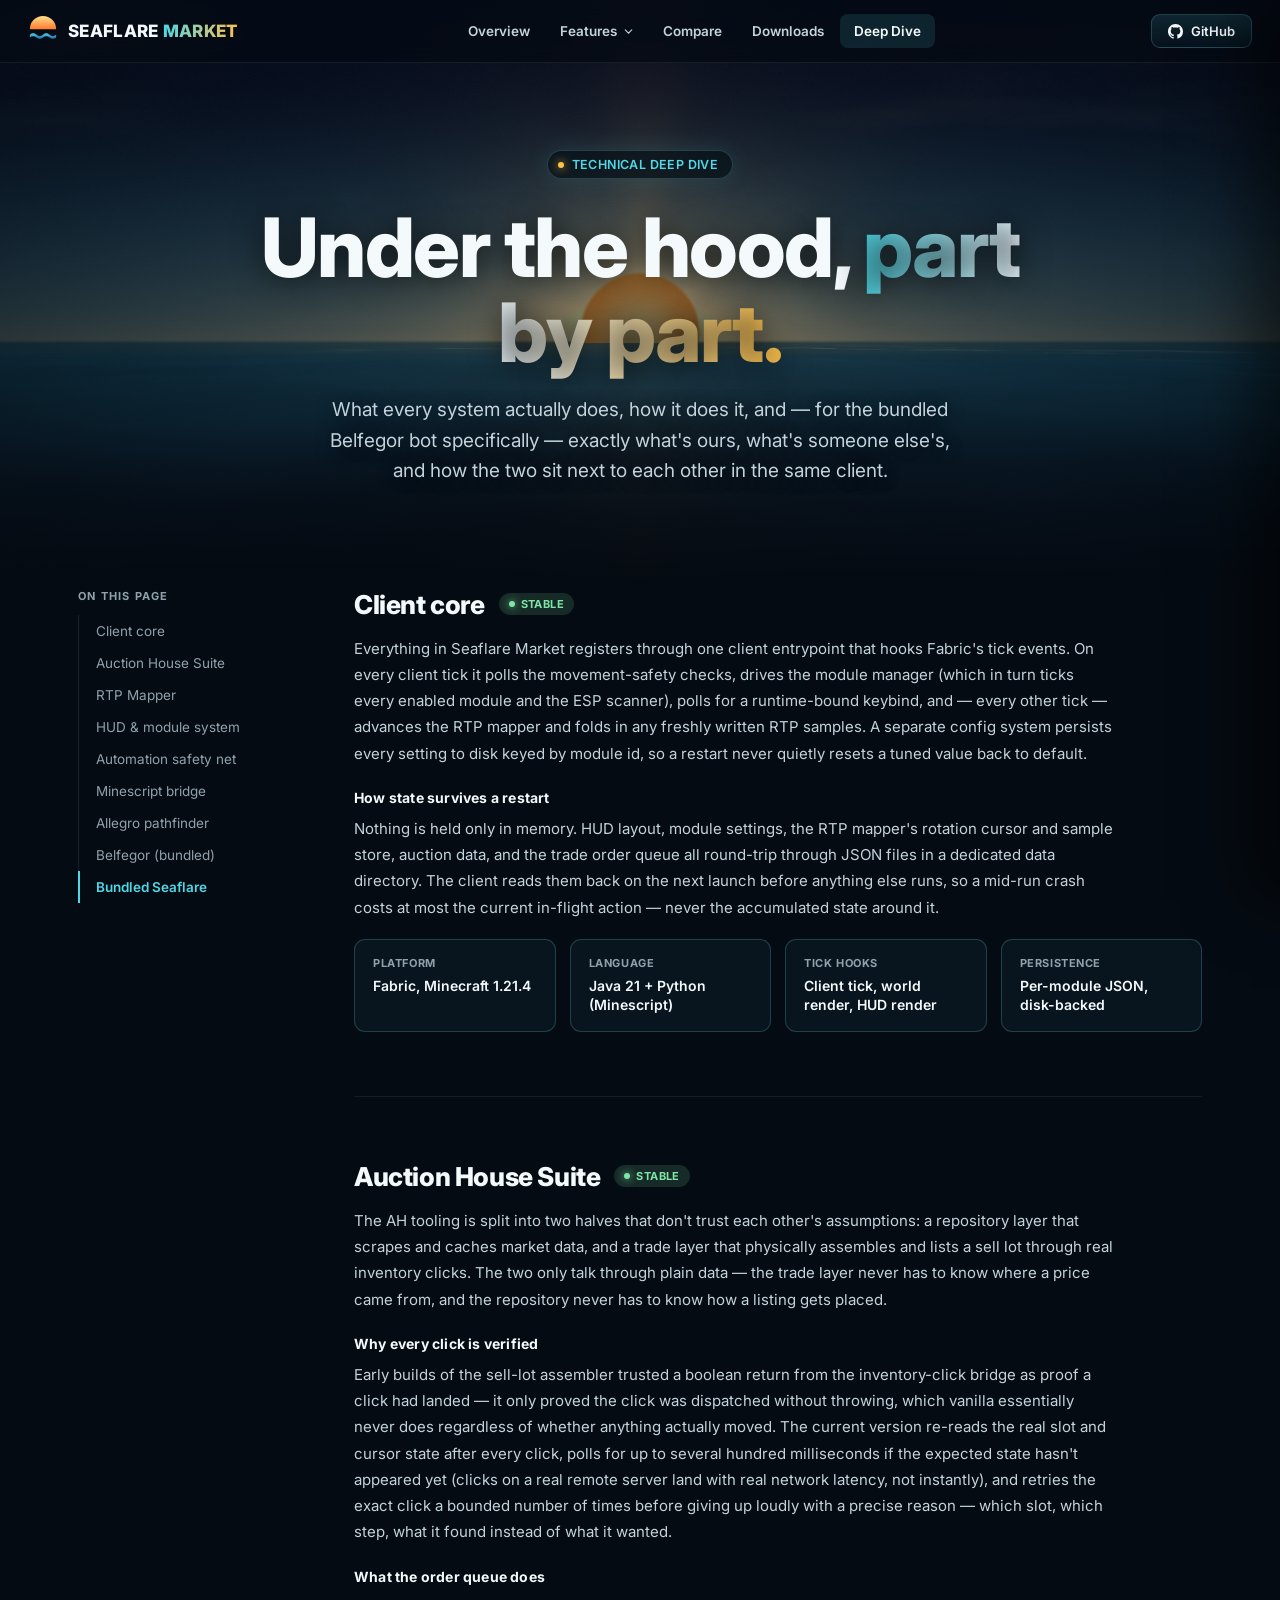
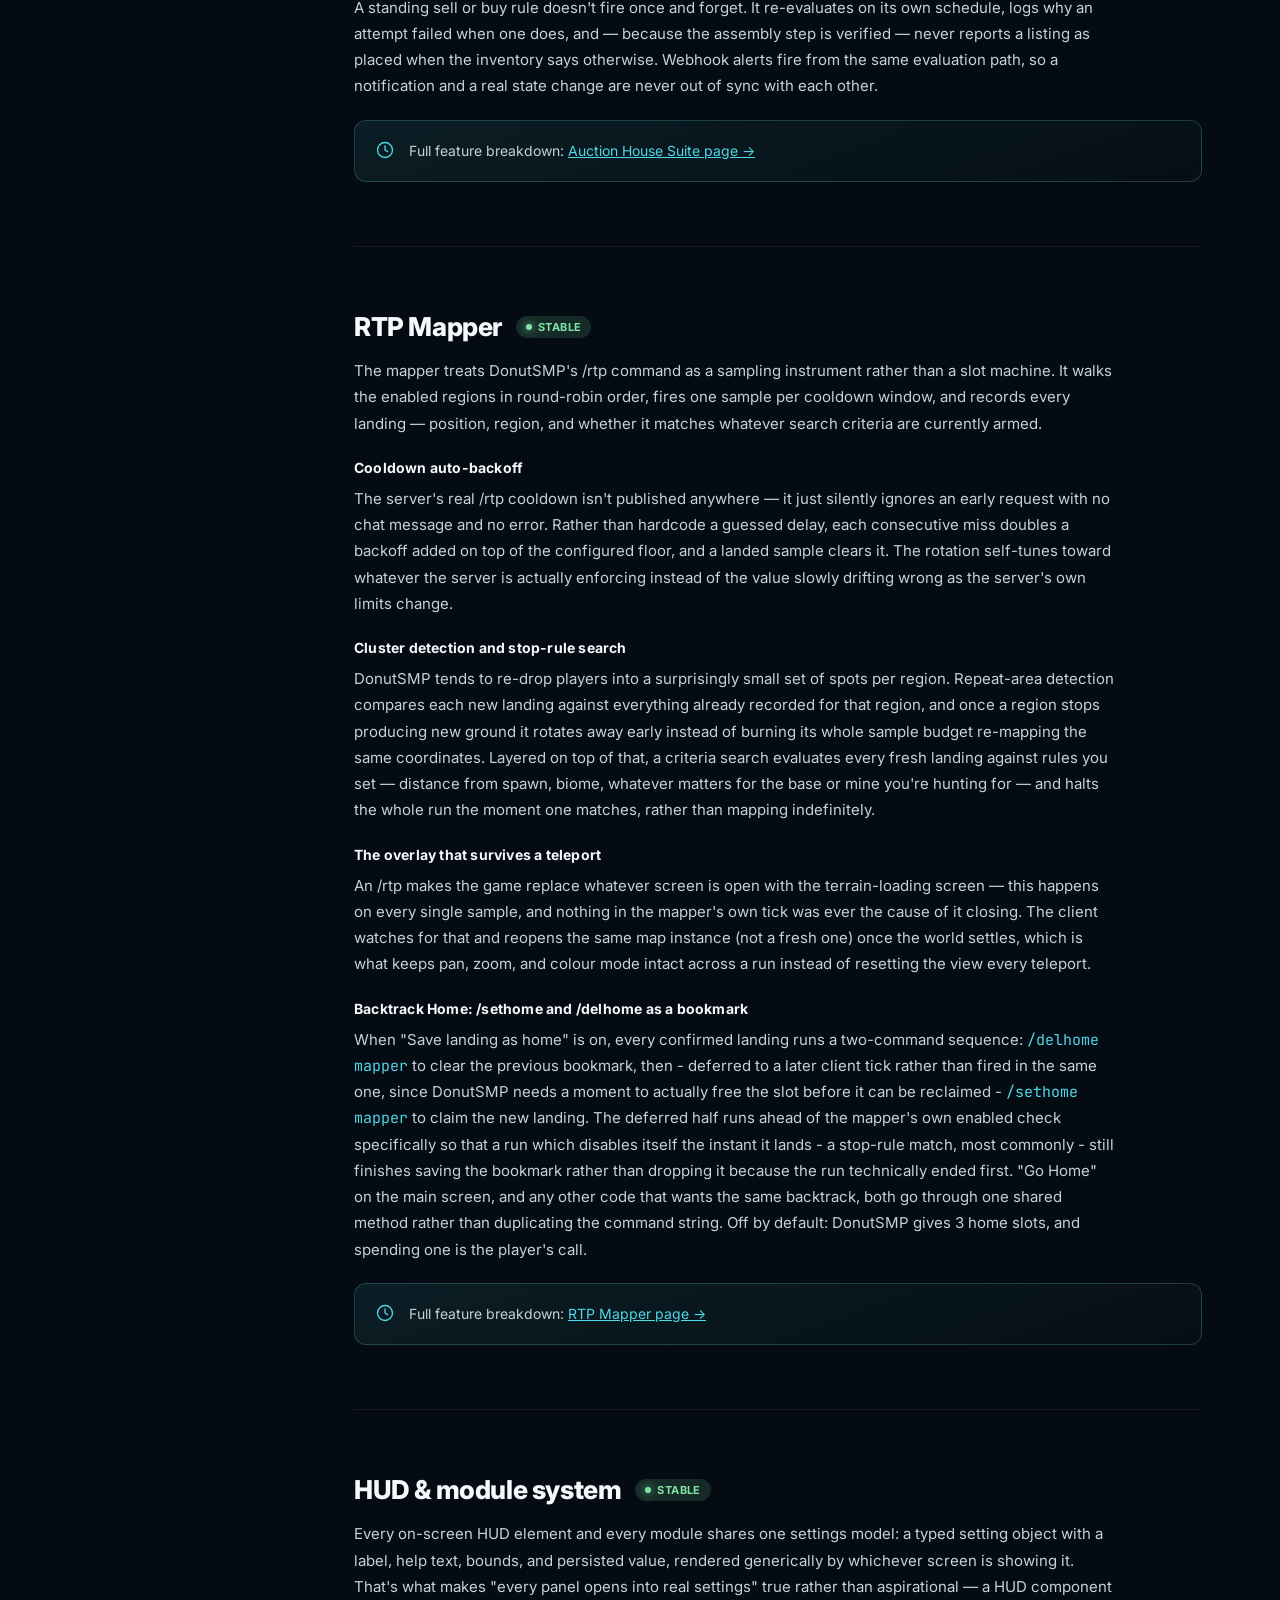
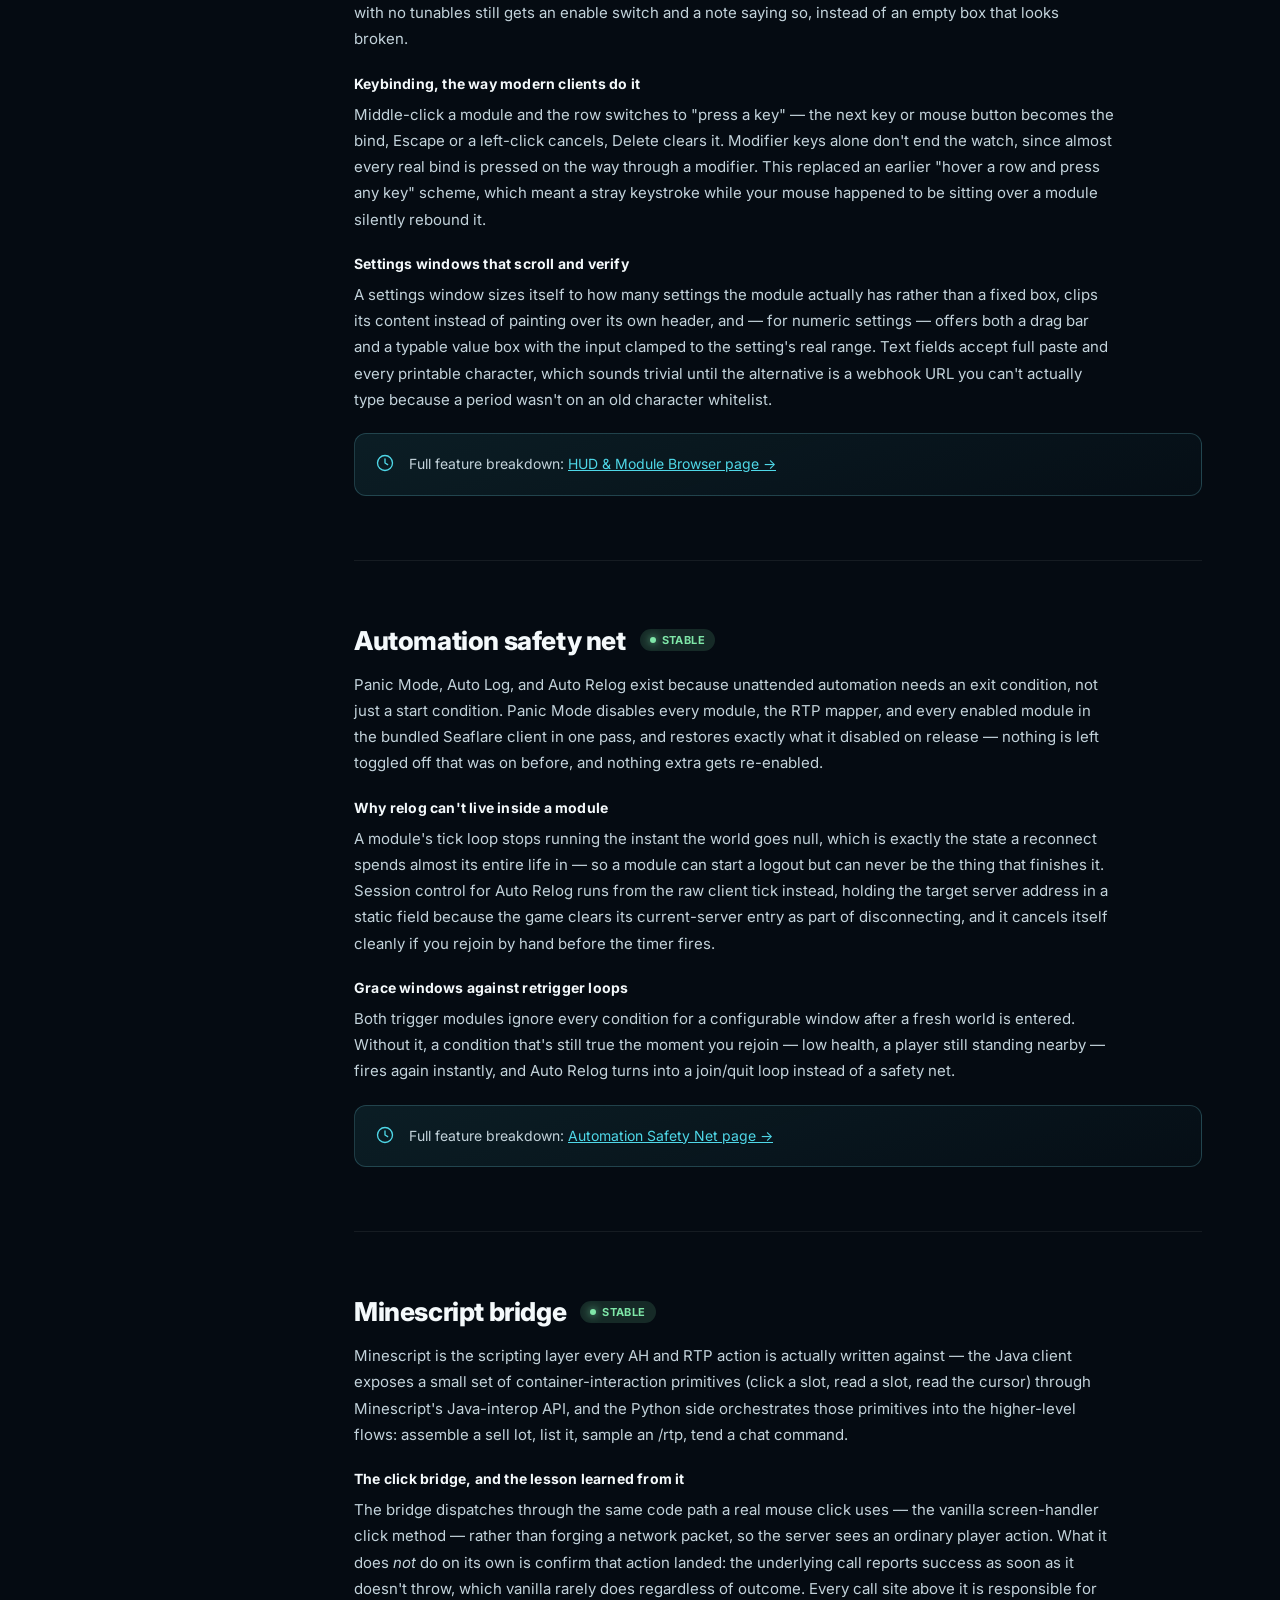
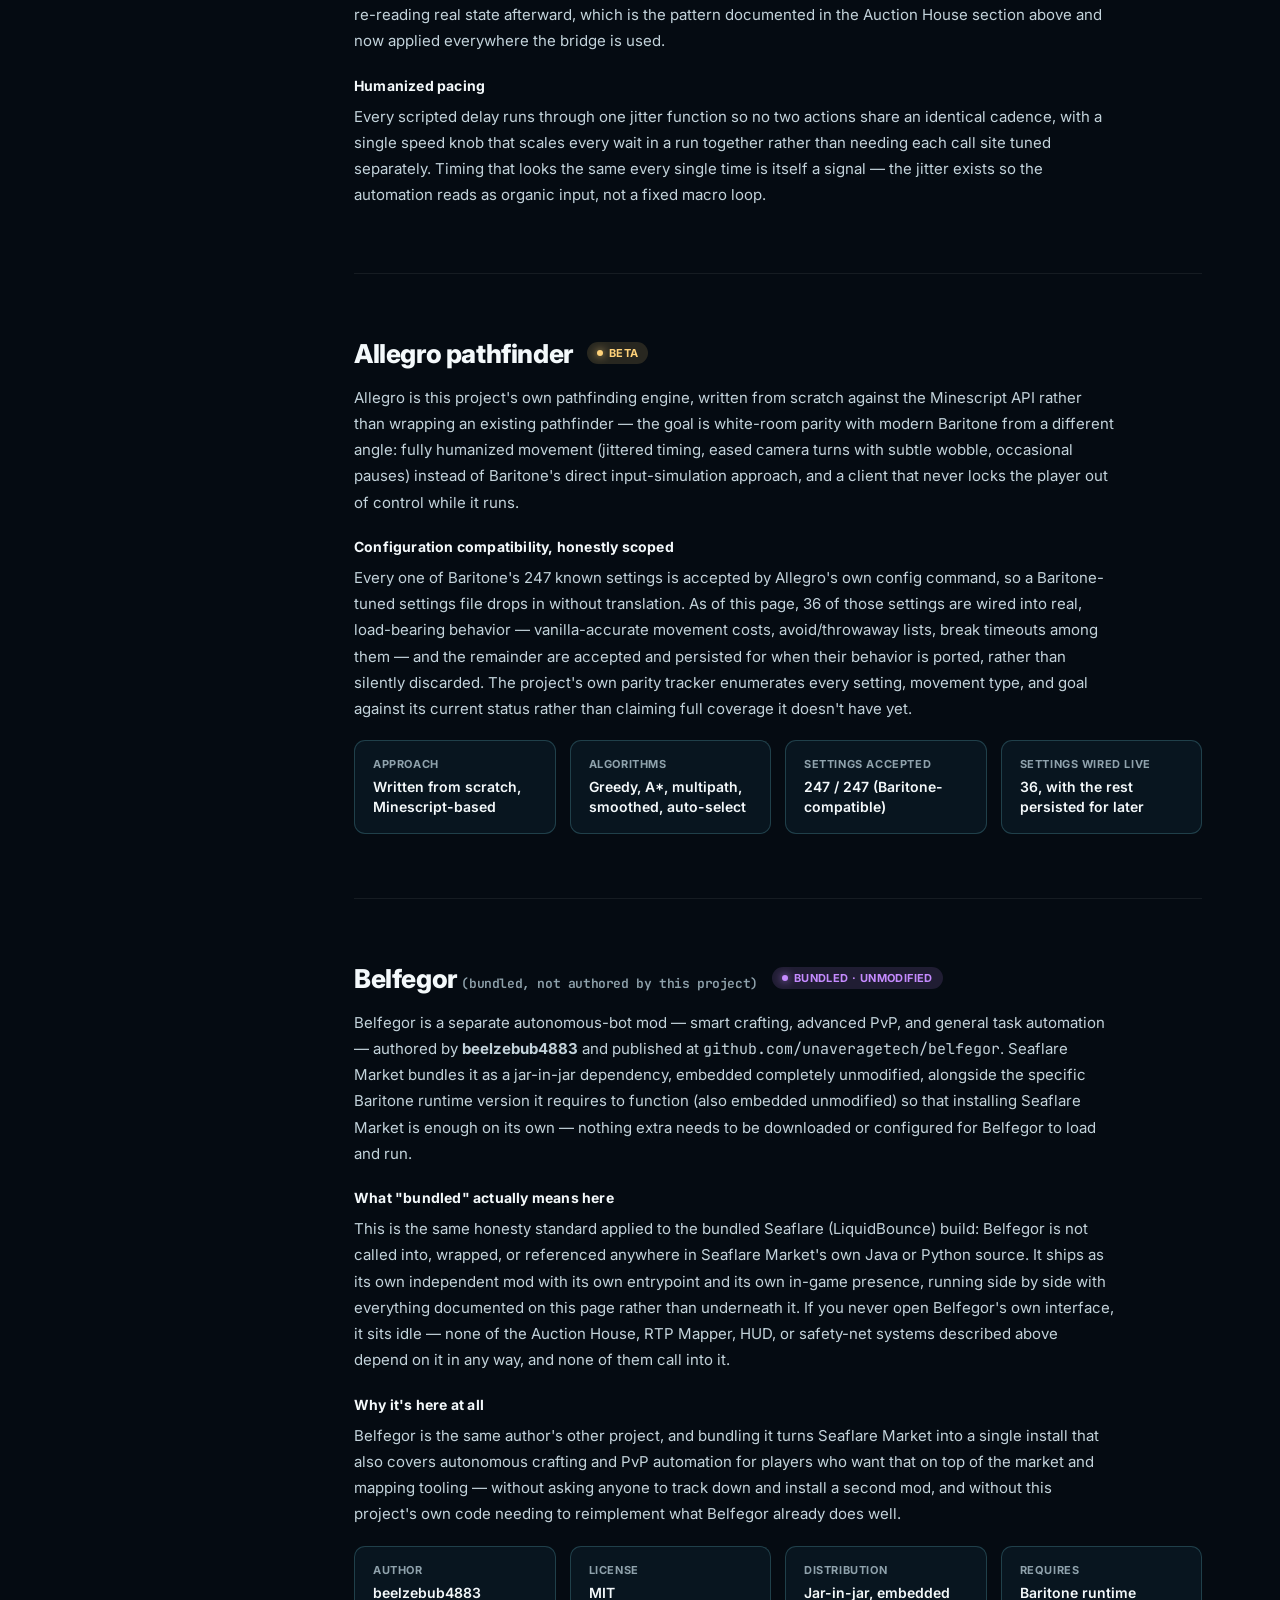
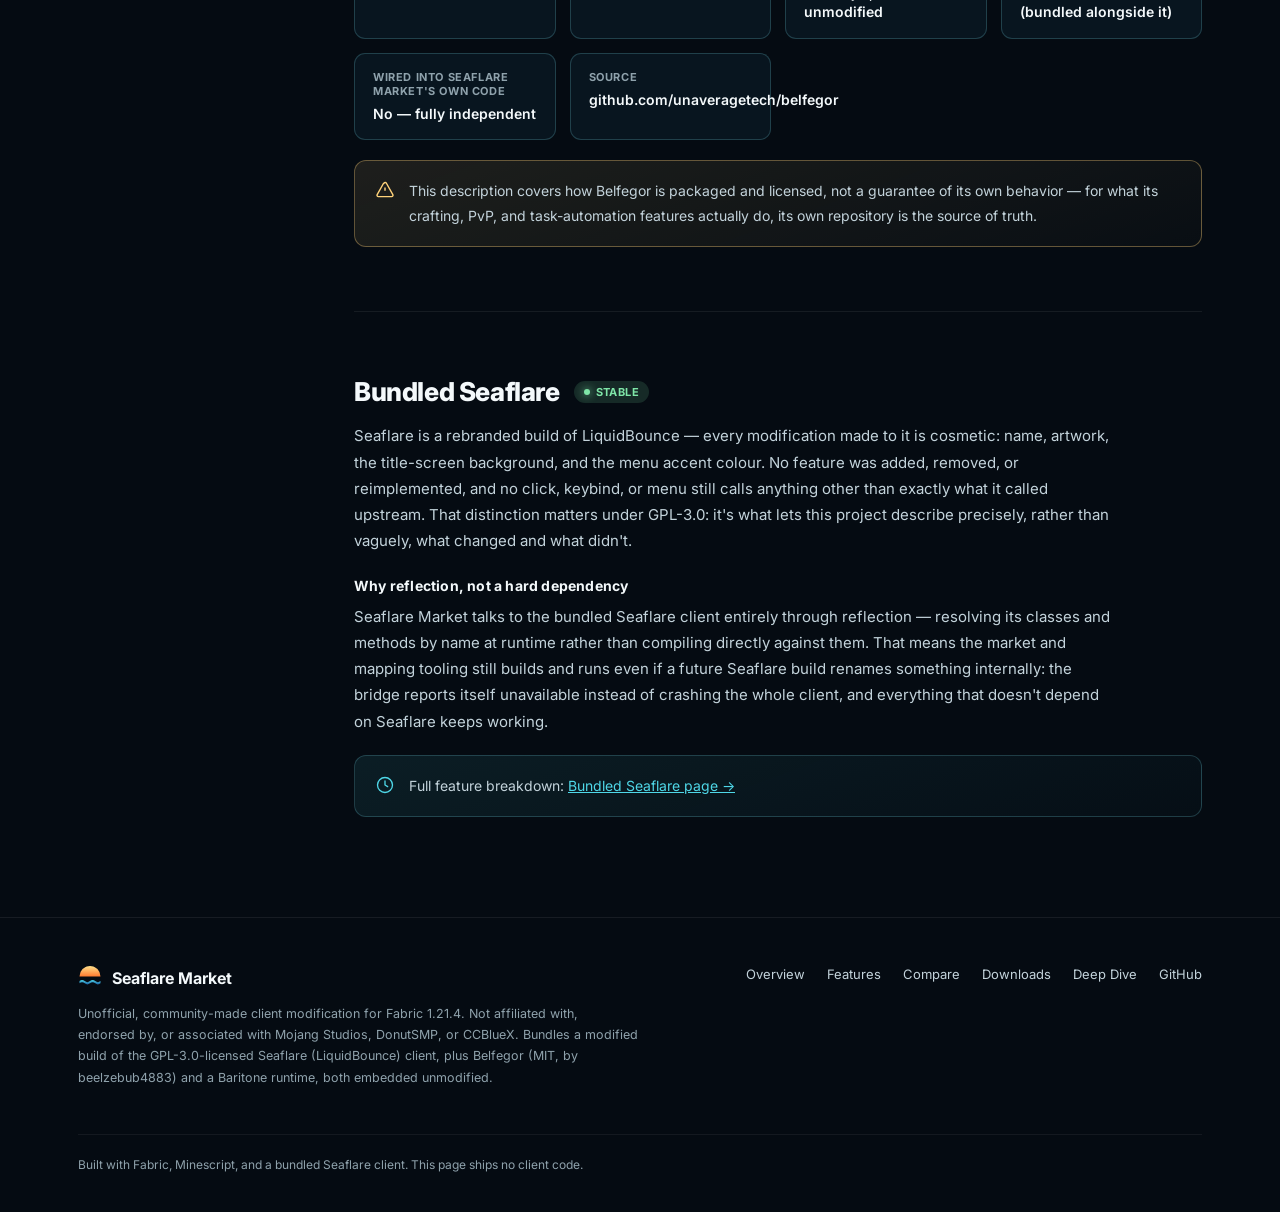
==== commit 40b7d99e: "Add downloads page and UI recreations; wire Downloads into nav Adds downloads.html with a disabled "" ====
--- a/beta.html
+++ b/beta.html
@@ -41,6 +41,7 @@
       </div>
     </div>
     <a href="compare.html">Compare</a>
+    <a href="downloads.html">Downloads</a>
     <a href="beta.html" class="active">Deep Dive</a>
   </nav>
   <button class="nav-toggle" aria-label="Open menu">
@@ -63,6 +64,7 @@
   <a href="feature-seaflare.html">Bundled Seaflare</a>
   <div class="m-label">More</div>
   <a href="compare.html">Compare</a>
+  <a href="downloads.html">Downloads</a>
   <a href="beta.html" class="active">Deep Dive / Beta</a>
   <a href="https://github.com/unaveragetech/Seaflare-client-" target="_blank" rel="noopener">GitHub</a>
 </nav>
@@ -185,6 +187,18 @@
               cause of it closing. The client watches for that and reopens the same map instance
               (not a fresh one) once the world settles, which is what keeps pan, zoom, and colour mode
               intact across a run instead of resetting the view every teleport.</p>
+            <h4>Backtrack Home: /sethome and /delhome as a bookmark</h4>
+            <p>When "Save landing as home" is on, every confirmed landing runs a two-command sequence:
+              <span class="mono" style="color:var(--sea-light)">/delhome mapper</span> to clear the
+              previous bookmark, then - deferred to a later client tick rather than fired in the same
+              one, since DonutSMP needs a moment to actually free the slot before it can be reclaimed -
+              <span class="mono" style="color:var(--sea-light)">/sethome mapper</span> to claim the new
+              landing. The deferred half runs ahead of the mapper's own enabled check specifically so
+              that a run which disables itself the instant it lands - a stop-rule match, most commonly -
+              still finishes saving the bookmark rather than dropping it because the run technically
+              ended first. "Go Home" on the main screen, and any other code that wants the same
+              backtrack, both go through one shared method rather than duplicating the command string.
+              Off by default: DonutSMP gives 3 home slots, and spending one is the player's call.</p>
             <div class="callout-box">
               <svg viewBox="0 0 24 24" fill="none"><circle cx="12" cy="12" r="9" stroke="currentColor" stroke-width="1.6"/><path d="M12 7v5l3.2 2" stroke="currentColor" stroke-width="1.6" stroke-linecap="round"/></svg>
               <p>Full feature breakdown: <a href="feature-rtp-mapper.html" style="color:var(--sea-light)">RTP Mapper page →</a></p>
@@ -404,7 +418,8 @@
         <a href="index.html#overview">Overview</a>
         <a href="index.html#features">Features</a>
         <a href="compare.html">Compare</a>
-        <a href="beta.html">Deep Dive</a>
+        <a href="downloads.html">Downloads</a>
+    <a href="beta.html">Deep Dive</a>
         <a href="https://github.com/unaveragetech/Seaflare-client-" target="_blank" rel="noopener">GitHub</a>
       </div>
     </div>
--- a/assets/site.css
+++ b/assets/site.css
@@ -536,3 +536,102 @@
 .foot-links a{text-decoration:none;color:var(--text-dim)}
 .foot-links a:hover{color:var(--sea-light)}
 .foot-bottom{margin-top:34px;padding-top:22px;border-top:1px solid rgba(255,255,255,.06);font-size:12px;color:var(--text-mid)}
+
+/* ================================================================
+   UI recreations - the client's own "graphite trading-dashboard"
+   palette (MarketGuiColors.java), not this site's sea/flare brand
+   colors. These are rebuilt from the real screen layouts, not the
+   site's own design language, because the point is to show what the
+   client actually looks like. Every one carries a .gui-caption
+   flagging it as a recreation, not a captured screenshot.
+   ================================================================ */
+:root{
+  --gui-frame-top:#282B30;
+  --gui-frame-bottom:#121417;
+  --gui-header-l:#373B40;
+  --gui-header-r:#1C1F23;
+  --gui-sidebar-t:#24272B;
+  --gui-sidebar-b:#15171A;
+  --gui-panel:#1D2024;
+  --gui-raised:#2B2F34;
+  --gui-hover:#3B4046;
+  --gui-selected:#555C64;
+  --gui-selected-dark:#393E44;
+  --gui-border:#656B72;
+  --gui-border-soft:#41464C;
+  --gui-divider:#33383E;
+  --gui-text:#F4F8FC;
+  --gui-text-2:#E0E2E5;
+  --gui-muted:#AFB3B8;
+  --gui-positive:#50DE8C;
+  --gui-negative:#FF7474;
+  --gui-warning:#E8C56A;
+  --gui-toggle-on:#27C96F;
+  --gui-toggle-off:#3A3F45;
+}
+.gui-mock{
+  background:linear-gradient(180deg, var(--gui-frame-top), var(--gui-frame-bottom));
+  border:1px solid var(--gui-border);
+  border-radius:6px;
+  overflow:hidden;
+  font-family:"Inter",sans-serif;
+  box-shadow:0 30px 60px rgba(0,0,0,.5);
+  color:var(--gui-text);
+  font-size:12.5px;
+}
+.gui-header{
+  background:linear-gradient(90deg, var(--gui-header-l), var(--gui-header-r));
+  padding:10px 14px;display:flex;align-items:center;justify-content:space-between;
+  border-bottom:1px solid var(--gui-divider);
+}
+.gui-header .title{font-weight:700;font-size:13px;color:var(--gui-text)}
+.gui-header .sub{font-size:10.5px;color:var(--gui-muted);margin-top:1px}
+.gui-dots{display:flex;gap:5px}
+.gui-dots span{width:7px;height:7px;border-radius:50%;background:var(--gui-border-soft)}
+.gui-toolbar{
+  display:flex;gap:6px;flex-wrap:wrap;padding:8px 10px;
+  background:var(--gui-panel);border-bottom:1px solid var(--gui-divider);
+}
+.gui-btn{
+  padding:5px 10px;border-radius:4px;background:var(--gui-raised);
+  color:var(--gui-text-2);font-size:10.8px;font-weight:600;border:1px solid var(--gui-border-soft);
+  white-space:nowrap;
+}
+.gui-btn.primary{background:var(--gui-toggle-on);color:#0a1f12;border-color:transparent}
+.gui-body{display:flex}
+.gui-body > *{min-width:0}
+@media (max-width:520px){
+  .gui-body{flex-direction:column}
+  .gui-sidebar{width:100% !important;border-right:none;border-bottom:1px solid var(--gui-divider)}
+}
+.gui-sidebar{
+  width:38%;background:linear-gradient(180deg,var(--gui-sidebar-t),var(--gui-sidebar-b));
+  border-right:1px solid var(--gui-divider);
+}
+.gui-list-row{
+  display:flex;align-items:center;justify-content:space-between;
+  padding:9px 12px;border-bottom:1px solid var(--gui-divider);
+}
+.gui-list-row.selected{background:var(--gui-selected-dark)}
+.gui-list-row.hover{background:var(--gui-hover)}
+.gui-list-row .name{font-weight:600;color:var(--gui-text);font-size:11.5px}
+.gui-list-row .meta{font-size:10px;color:var(--gui-muted);margin-top:2px}
+.gui-pill{
+  font-size:9.5px;font-weight:800;letter-spacing:.3px;padding:2px 8px;border-radius:999px;
+}
+.gui-pill.on{background:var(--gui-toggle-on);color:#06180d}
+.gui-pill.off{background:var(--gui-toggle-off);color:var(--gui-muted)}
+.gui-main{flex:1;padding:14px;min-width:0}
+.gui-row-label{font-size:10px;font-weight:700;letter-spacing:.5px;text-transform:uppercase;color:var(--gui-muted);margin-bottom:8px}
+.gui-setting-row{
+  display:flex;align-items:center;justify-content:space-between;gap:12px;
+  padding:8px 0;border-bottom:1px solid var(--gui-divider);
+}
+.gui-setting-row .label{font-size:11.5px;color:var(--gui-text-2)}
+.gui-slider{flex:1;max-width:120px;height:4px;background:var(--gui-border-soft);border-radius:3px;position:relative}
+.gui-slider::after{content:"";position:absolute;left:0;top:-3px;width:10px;height:10px;border-radius:50%;background:var(--gui-text)}
+.gui-caption{
+  display:flex;align-items:center;gap:8px;margin-top:14px;font-size:11.5px;color:var(--text-mid);
+}
+.gui-caption svg{width:15px;height:15px;flex:none;color:var(--warn)}
+.gui-scale{transform-origin:top left}
